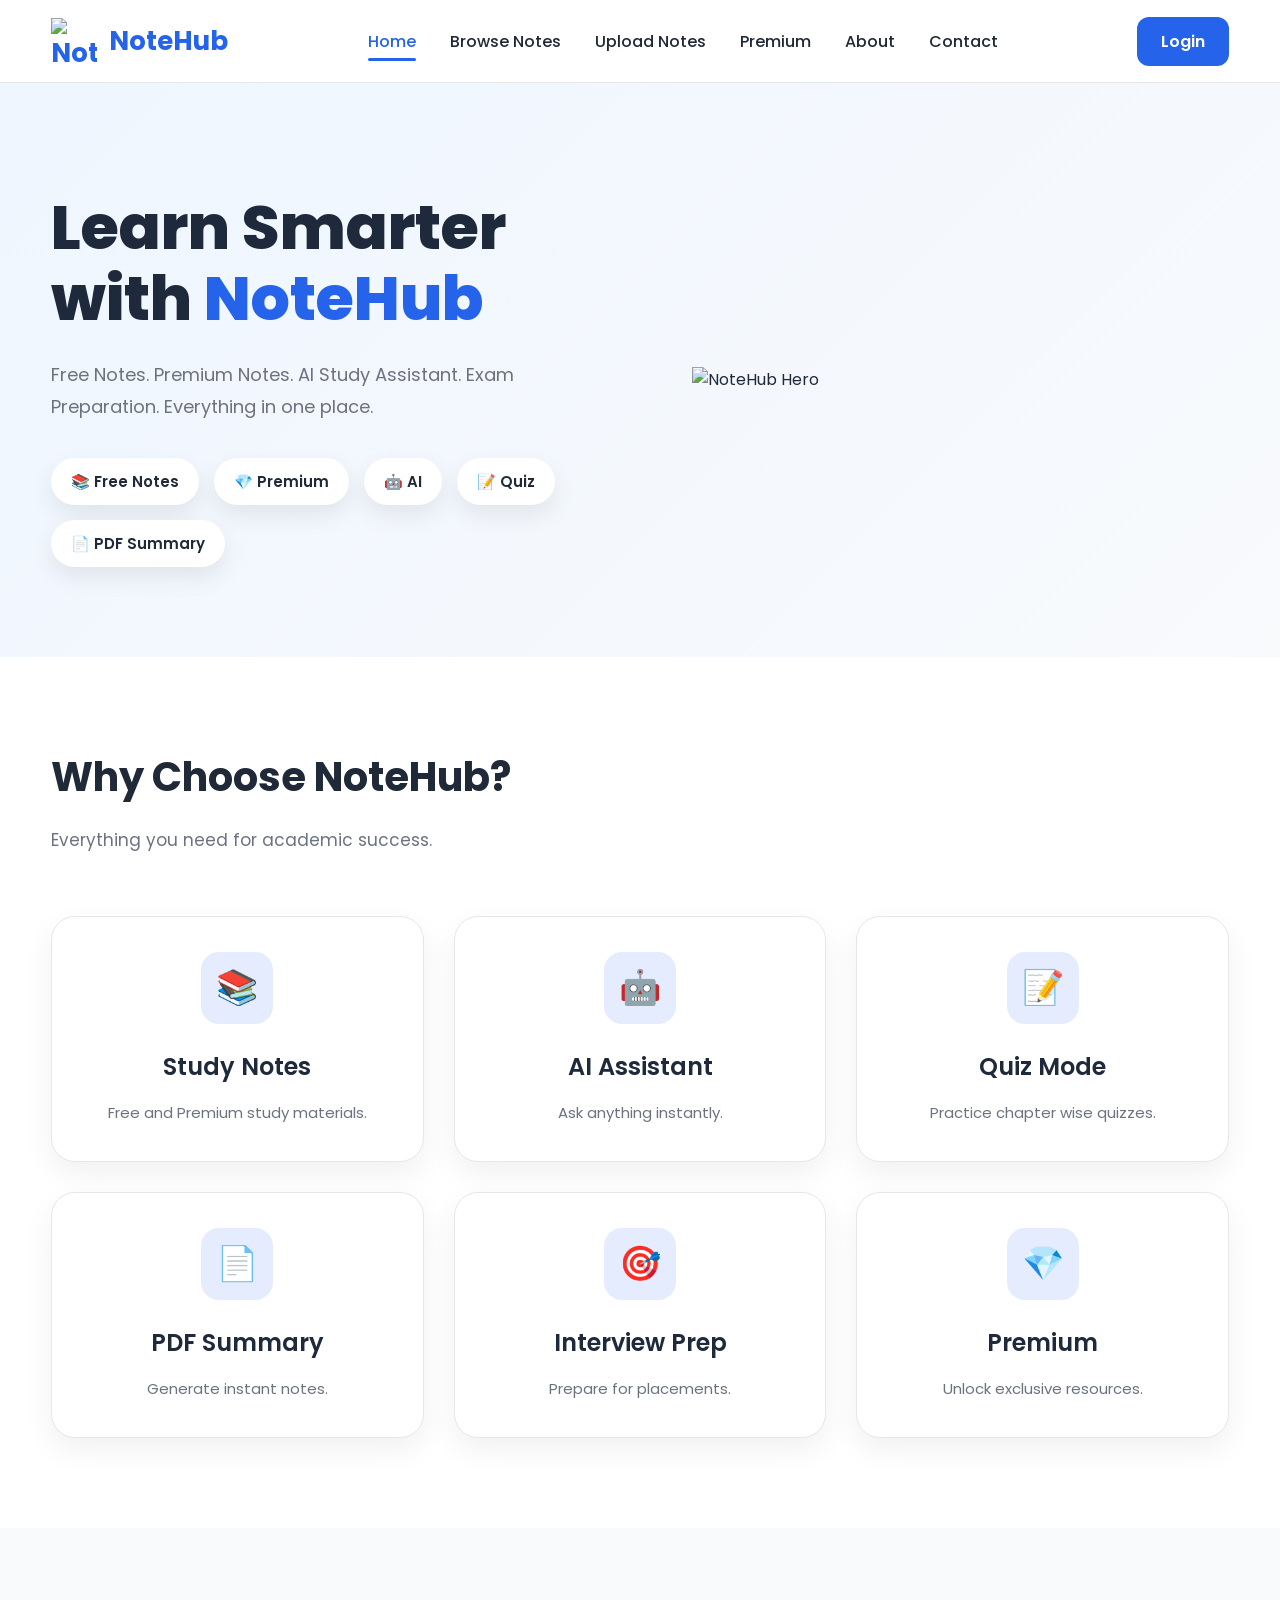
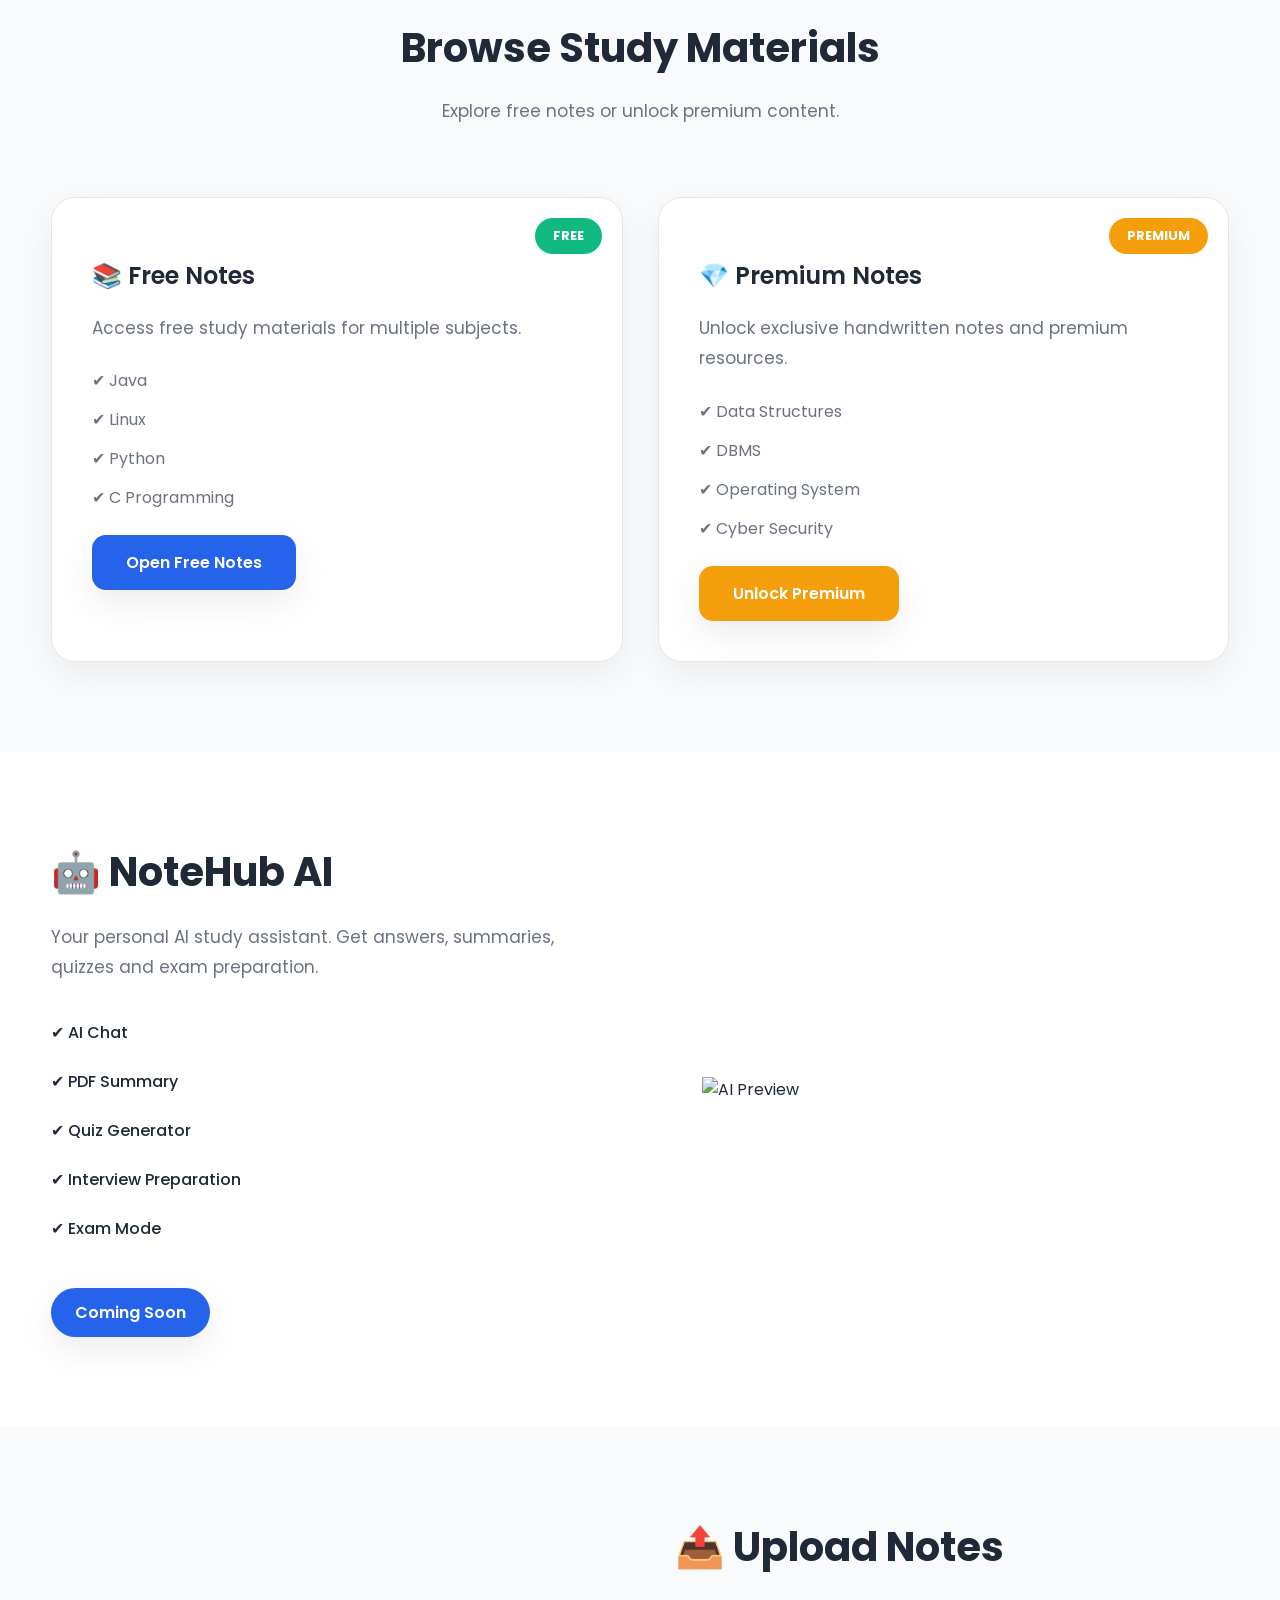
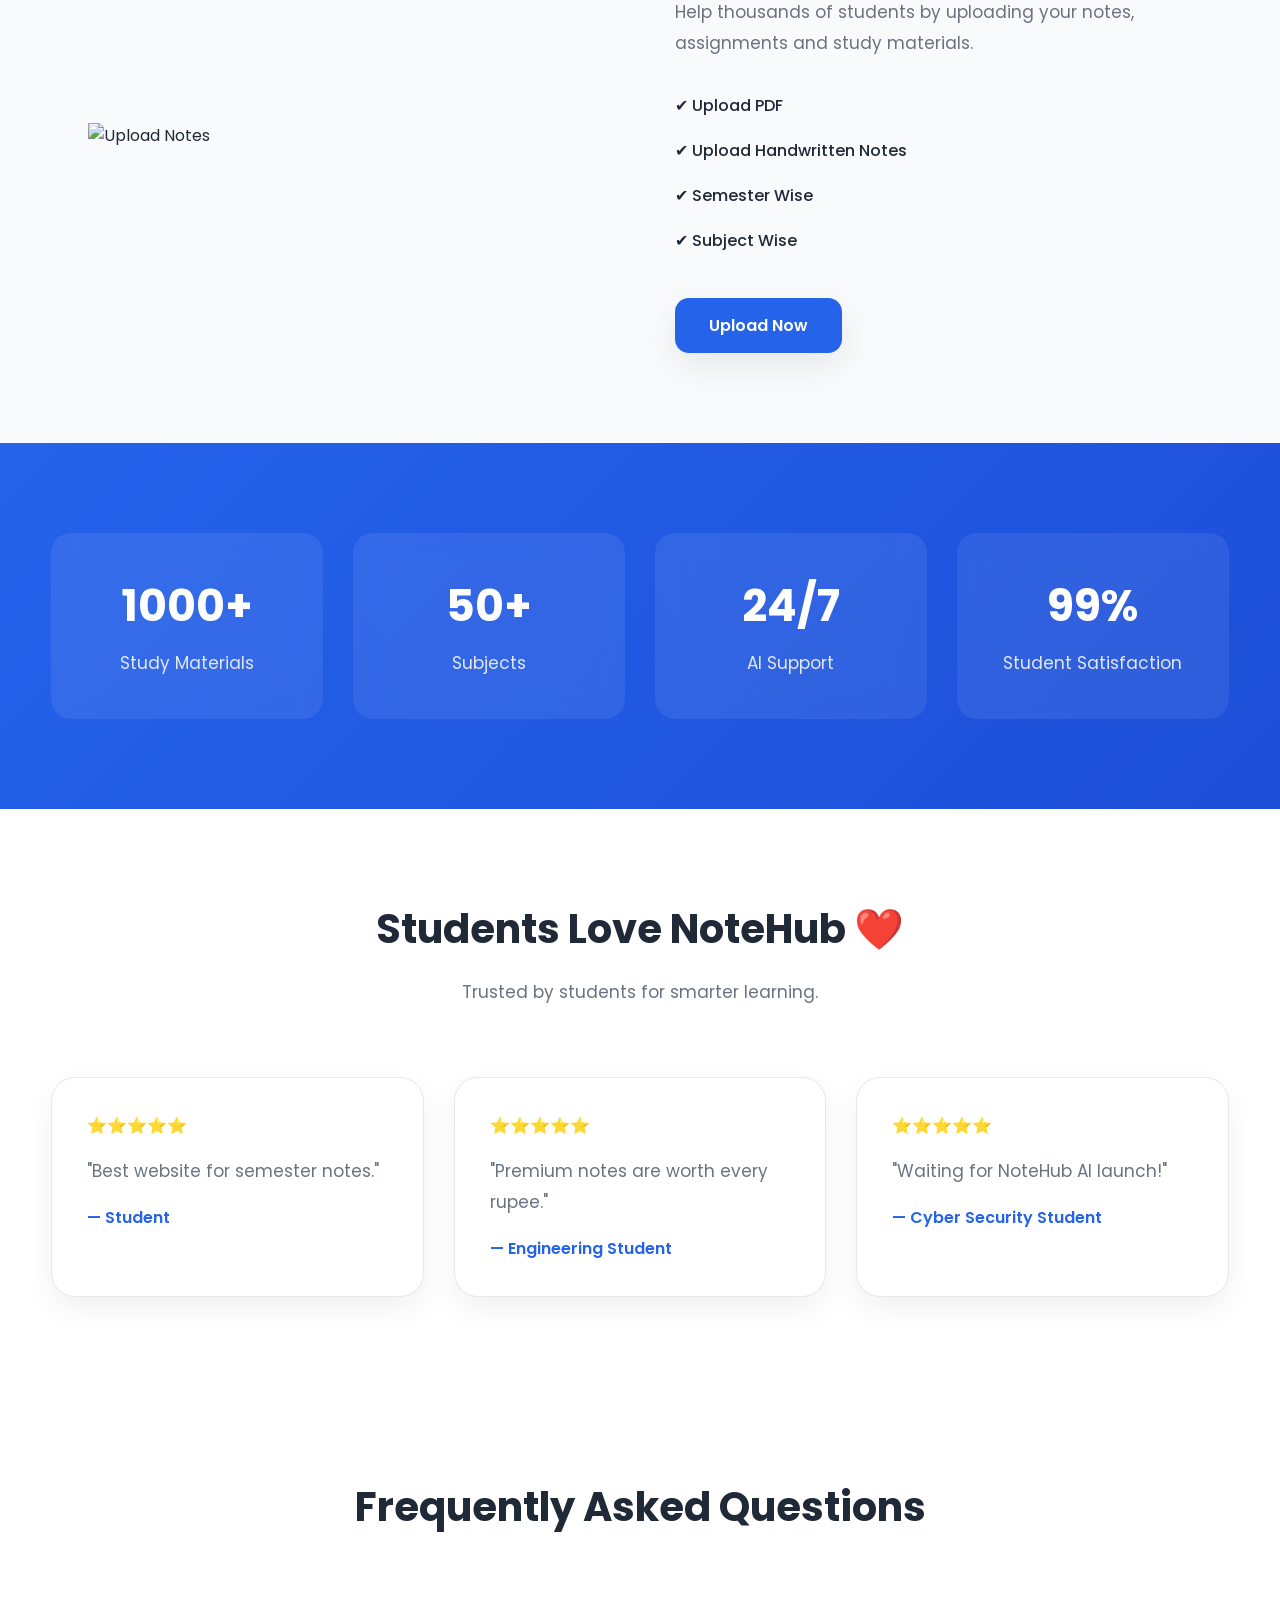
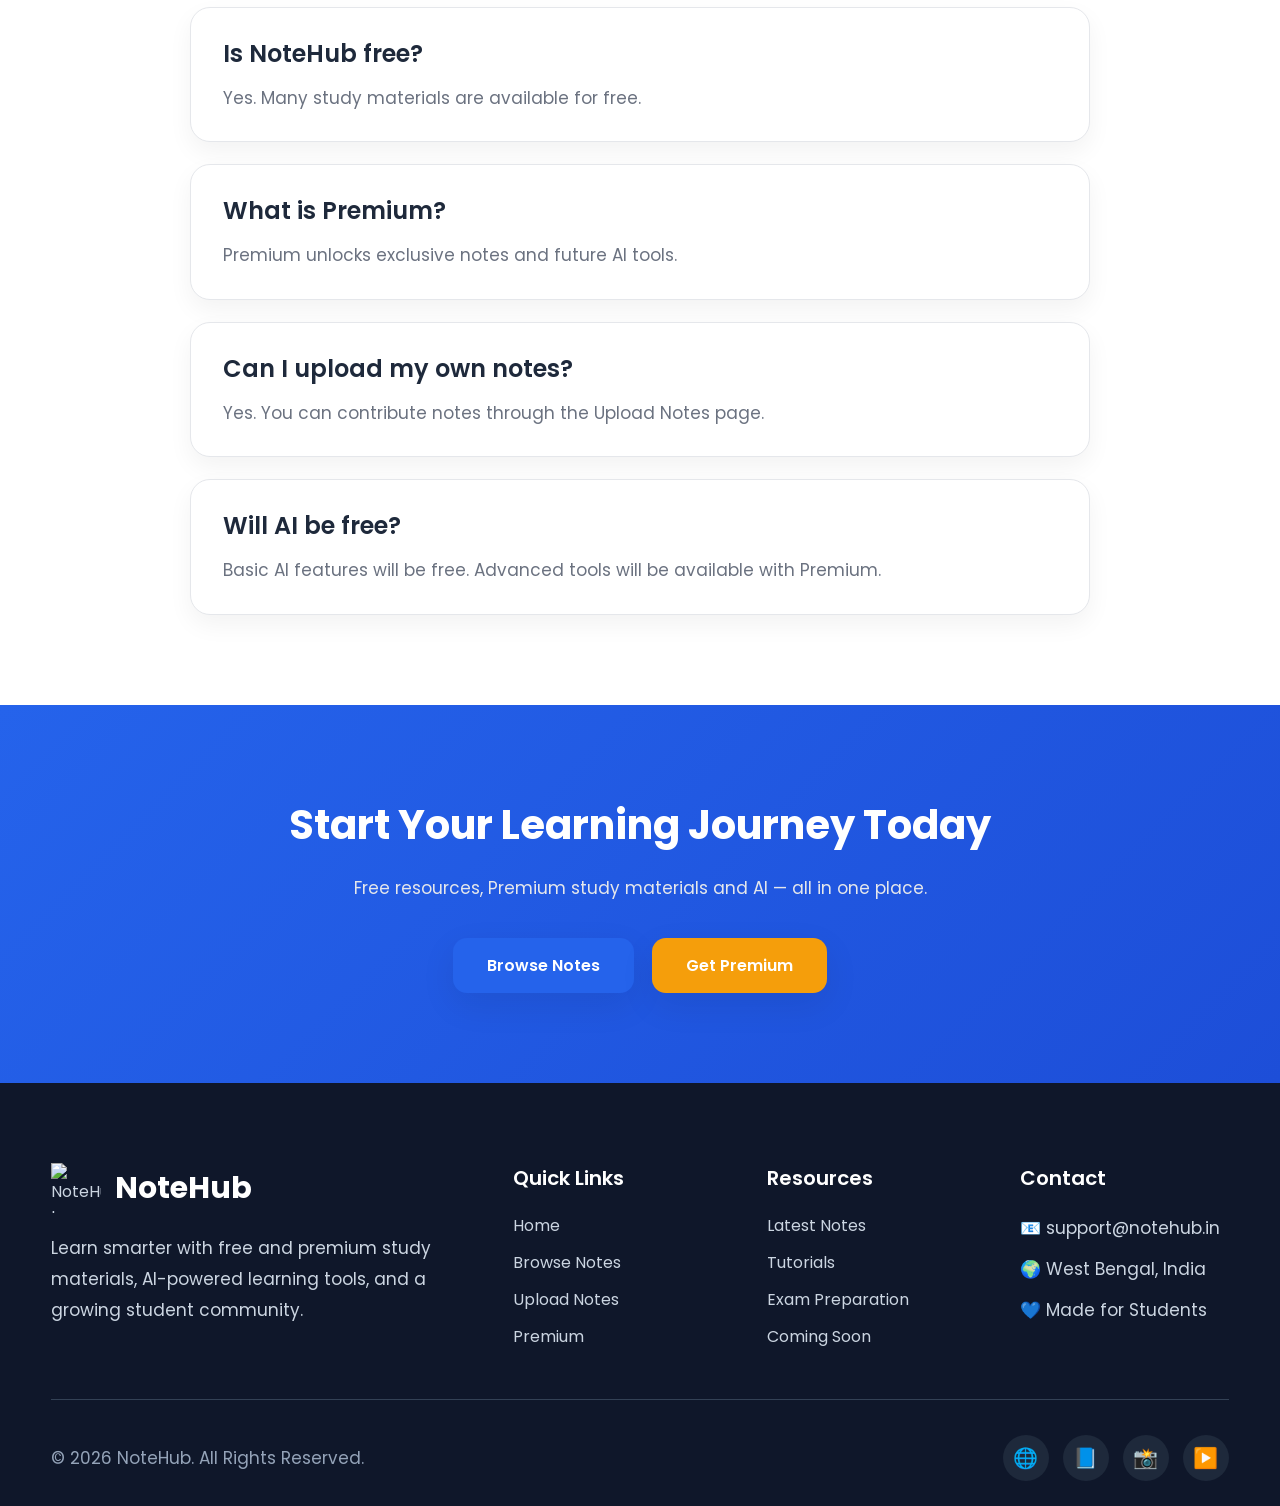
==== index.html @ de540eb8 "NoteHub Website v1" ====
<!DOCTYPE html>
<html lang="en">

<head>

<meta charset="UTF-8">

<meta name="viewport" content="width=device-width, initial-scale=1.0">

<title>NoteHub | Learn Smarter</title>

<meta name="description"
content="NoteHub - Free & Premium Study Materials with AI">

<link rel="preconnect" href="https://fonts.googleapis.com">

<link rel="preconnect" href="https://fonts.gstatic.com" crossorigin>

<link href="https://fonts.googleapis.com/css2?family=Poppins:wght@300;400;500;600;700;800&display=swap" rel="stylesheet">

<link rel="stylesheet" href="css/style.css">

<link rel="stylesheet" href="css/responsive.css">

<link rel="icon" href="assets/logo/logo.png">

</head>

<body>

<!-- ========================= -->

<!-- HEADER START -->

<!-- ========================= -->

<header class="header">

<div class="container">

<a href="index.html" class="logo">

<img src="assets/logo/logo.png" alt="NoteHub">

<span>NoteHub</span>

</a>

<nav class="navbar" id="navbar">

<ul>

<li><a href="index.html" class="active">Home</a></li>

<li><a href="browse.html">Browse Notes</a></li>

<li><a href="upload.html">Upload Notes</a></li>

<li><a href="premium.html">Premium</a></li>

<li><a href="about.html">About</a></li>

<li><a href="contact.html">Contact</a></li>

</ul>

</nav>

<div class="header-right">

<a href="login.html" class="login-btn">

Login

</a>

<button class="menu-btn" id="menuBtn">

☰

</button>

</div>

</div>

</header>

<!-- ========================= -->

<!-- HERO SECTION -->

<!-- ========================= -->

<section class="hero">

<div class="container hero-container">

<div class="hero-left">

<h1>

Learn Smarter with

<span>NoteHub</span>

</h1>

<p>

Free Notes.

Premium Notes.

AI Study Assistant.

Exam Preparation.

Everything in one place.

</p>

<div class="hero-tags">

<span>📚 Free Notes</span>

<span>💎 Premium</span>

<span>🤖 AI</span>

<span>📝 Quiz</span>

<span>📄 PDF Summary</span>

</div>

</div>

<div class="hero-right">

<img

src="assets/images/hero.png"

alt="NoteHub Hero">

</div>

</div>

</section>

<!-- ========================= -->

<!-- FEATURES -->

<!-- ========================= -->

<section class="features">

<div class="container">

<h2>

Why Choose NoteHub?

</h2>

<p>

Everything you need for academic success.

</p>

<div class="feature-grid">

<div class="feature-card">

<div class="icon">

📚

</div>

<h3>

Study Notes

</h3>

<p>

Free and Premium study materials.

</p>

</div>

<div class="feature-card">

<div class="icon">

🤖

</div>

<h3>

AI Assistant

</h3>

<p>

Ask anything instantly.

</p>

</div>

<div class="feature-card">

<div class="icon">

📝

</div>

<h3>

Quiz Mode

</h3>

<p>

Practice chapter wise quizzes.

</p>

</div>

<div class="feature-card">

<div class="icon">

📄

</div>

<h3>

PDF Summary

</h3>

<p>

Generate instant notes.

</p>

</div>

<div class="feature-card">

<div class="icon">

🎯

</div>

<h3>

Interview Prep

</h3>

<p>

Prepare for placements.

</p>

</div>

<div class="feature-card">

<div class="icon">

💎

</div>

<h3>

Premium

</h3>

<p>

Unlock exclusive resources.

</p>

</div>

</div>

</div>

</section>
<!-- ========================= -->
<!-- BROWSE NOTES -->
<!-- ========================= -->

<section class="browse-preview">

<div class="container">

<div class="section-title">

<h2>Browse Study Materials</h2>

<p>

Explore free notes or unlock premium content.

</p>

</div>

<div class="browse-grid">

<div class="browse-card free">

<div class="badge free-badge">

FREE

</div>

<h3>

📚 Free Notes

</h3>

<p>

Access free study materials for multiple subjects.

</p>

<ul>

<li>✔ Java</li>

<li>✔ Linux</li>

<li>✔ Python</li>

<li>✔ C Programming</li>

</ul>

<a href="browse.html" class="primary-btn">

Open Free Notes

</a>

</div>

<div class="browse-card premium">

<div class="badge premium-badge">

PREMIUM

</div>

<h3>

💎 Premium Notes

</h3>

<p>

Unlock exclusive handwritten notes and premium resources.

</p>

<ul>

<li>✔ Data Structures</li>

<li>✔ DBMS</li>

<li>✔ Operating System</li>

<li>✔ Cyber Security</li>

</ul>

<a href="premium.html" class="premium-btn">

Unlock Premium

</a>

</div>

</div>

</div>

</section>

<!-- ========================= -->
<!-- NOTEHUB AI -->
<!-- ========================= -->

<section class="ai-preview">

<div class="container ai-container">

<div class="ai-left">

<h2>

🤖 NoteHub AI

</h2>

<p>

Your personal AI study assistant.

Get answers, summaries,

quizzes and exam preparation.

</p>

<ul>

<li>✔ AI Chat</li>

<li>✔ PDF Summary</li>

<li>✔ Quiz Generator</li>

<li>✔ Interview Preparation</li>

<li>✔ Exam Mode</li>

</ul>

<div class="coming-soon">

Coming Soon

</div>

</div>

<div class="ai-right">

<img

src="assets/images/ai-preview.png"

alt="AI Preview">

</div>

</div>

</section>

<!-- ========================= -->
<!-- UPLOAD NOTES -->
<!-- ========================= -->

<section class="upload-preview">

<div class="container upload-container">

<div class="upload-left">

<img

src="assets/images/upload.png"

alt="Upload Notes">

</div>

<div class="upload-right">

<h2>

📤 Upload Notes

</h2>

<p>

Help thousands of students by uploading

your notes, assignments and study materials.

</p>

<ul>

<li>✔ Upload PDF</li>

<li>✔ Upload Handwritten Notes</li>

<li>✔ Semester Wise</li>

<li>✔ Subject Wise</li>

</ul>

<a href="upload.html"

class="primary-btn">

Upload Now

</a>

</div>

</div>

</section>
<!-- ========================= -->
<!-- WEBSITE STATS -->
<!-- ========================= -->

<section class="stats">

<div class="container">

<div class="stats-grid">

<div class="stat-card">

<h2>1000+</h2>

<p>Study Materials</p>

</div>

<div class="stat-card">

<h2>50+</h2>

<p>Subjects</p>

</div>

<div class="stat-card">

<h2>24/7</h2>

<p>AI Support</p>

</div>

<div class="stat-card">

<h2>99%</h2>

<p>Student Satisfaction</p>

</div>

</div>

</div>

</section>

<!-- ========================= -->
<!-- STUDENT REVIEWS -->
<!-- ========================= -->

<section class="reviews">

<div class="container">

<div class="section-title">

<h2>

Students Love NoteHub ❤️

</h2>

<p>

Trusted by students for smarter learning.

</p>

</div>

<div class="review-grid">

<div class="review-card">

⭐⭐⭐⭐⭐

<p>

"Best website for semester notes."

</p>

<h4>

— Student

</h4>

</div>

<div class="review-card">

⭐⭐⭐⭐⭐

<p>

"Premium notes are worth every rupee."

</p>

<h4>

— Engineering Student

</h4>

</div>

<div class="review-card">

⭐⭐⭐⭐⭐

<p>

"Waiting for NoteHub AI launch!"

</p>

<h4>

— Cyber Security Student

</h4>

</div>

</div>

</div>

</section>

<!-- ========================= -->
<!-- FAQ -->
<!-- ========================= -->

<section class="faq">

<div class="container">

<div class="section-title">

<h2>

Frequently Asked Questions

</h2>

</div>

<div class="faq-box">

<div class="faq-item">

<h3>

Is NoteHub free?

</h3>

<p>

Yes. Many study materials are available for free.

</p>

</div>

<div class="faq-item">

<h3>

What is Premium?

</h3>

<p>

Premium unlocks exclusive notes and future AI tools.

</p>

</div>

<div class="faq-item">

<h3>

Can I upload my own notes?

</h3>

<p>

Yes. You can contribute notes through the Upload Notes page.

</p>

</div>

<div class="faq-item">

<h3>

Will AI be free?

</h3>

<p>

Basic AI features will be free. Advanced tools will be available with Premium.

</p>

</div>

</div>

</div>

</section>

<!-- ========================= -->
<!-- CALL TO ACTION -->
<!-- ========================= -->

<section class="cta">

<div class="container">

<h2>

Start Your Learning Journey Today

</h2>

<p>

Free resources, Premium study materials and AI — all in one place.

</p>

<div class="cta-buttons">

<a href="browse.html" class="primary-btn">

Browse Notes

</a>

<a href="premium.html" class="premium-btn">

Get Premium

</a>

</div>

</div>

</section>
<!-- ========================= -->
<!-- FOOTER -->
<!-- ========================= -->

<footer class="footer">

<div class="container">

<div class="footer-grid">

<!-- Brand -->

<div class="footer-column">

<div class="footer-logo">

<img src="assets/logo/logo.png" alt="NoteHub Logo">

<h2>NoteHub</h2>

</div>

<p>

Learn smarter with free and premium study materials,
AI-powered learning tools, and a growing student community.

</p>

</div>

<!-- Quick Links -->

<div class="footer-column">

<h3>Quick Links</h3>

<ul>

<li><a href="index.html">Home</a></li>

<li><a href="browse.html">Browse Notes</a></li>

<li><a href="upload.html">Upload Notes</a></li>

<li><a href="premium.html">Premium</a></li>

</ul>

</div>

<!-- Resources -->

<div class="footer-column">

<h3>Resources</h3>

<ul>

<li><a href="#">Latest Notes</a></li>

<li><a href="#">Tutorials</a></li>

<li><a href="#">Exam Preparation</a></li>

<li><a href="#">Coming Soon</a></li>

</ul>

</div>

<!-- Contact -->

<div class="footer-column">

<h3>Contact</h3>

<p>📧 support@notehub.in</p>

<p>🌍 West Bengal, India</p>

<p>💙 Made for Students</p>

</div>

</div>

<hr>

<div class="footer-bottom">

<p>

© 2026 NoteHub. All Rights Reserved.

</p>

<div class="social-links">

<a href="#">🌐</a>

<a href="#">📘</a>

<a href="#">📸</a>

<a href="#">▶️</a>

</div>

</div>

</div>

</footer>
<!-- ========================= -->
<!-- LOADER -->
<!-- ========================= -->

<div class="loader">

    <div class="loader-circle"></div>

</div>

<!-- ========================= -->
<!-- SCROLL TO TOP -->
<!-- ========================= -->

<button id="scrollTop" title="Back to Top">

    ↑

</button>

<!-- ========================= -->
<!-- JAVASCRIPT -->
<!-- ========================= -->

<script src="js/main.js"></script>

</body>

</html>
---- css/style.css ----
/* ===================================================
   NOTEHUB v1.0
   STYLE.CSS
   PART 1/8
=================================================== */

/* Google Font */

@import url('https://fonts.googleapis.com/css2?family=Poppins:wght@300;400;500;600;700;800&display=swap');

/* Reset */

*{

margin:0;

padding:0;

box-sizing:border-box;

}

/* Root Colors */

:root{

--primary:#2563EB;

--primary-dark:#1D4ED8;

--secondary:#1E293B;

--background:#F8FAFC;

--surface:#FFFFFF;

--text:#1F2937;

--text-light:#6B7280;

--premium:#F59E0B;

--success:#10B981;

--danger:#EF4444;

--border:#E5E7EB;

--radius:18px;

--shadow:

0 12px 35px rgba(0,0,0,.08);

}

/* Base */

html{

scroll-behavior:smooth;

}

body{

font-family:'Poppins',sans-serif;

background:var(--background);

color:var(--text);

overflow-x:hidden;

}

/* Links */

a{

text-decoration:none;

color:inherit;

}

/* Image */

img{

max-width:100%;

display:block;

}

/* List */

ul{

list-style:none;

}

/* Container */

.container{

width:92%;

max-width:1300px;

margin:auto;

}

/* Section */

section{

padding:90px 0;

}

/* Headings */

h1{

font-size:58px;

font-weight:800;

line-height:1.15;

}

h2{

font-size:40px;

font-weight:700;

margin-bottom:18px;

}

h3{

font-size:24px;

font-weight:600;

margin-bottom:12px;

}

p{

font-size:17px;

line-height:1.8;

color:var(--text-light);

}

/* Buttons */

.primary-btn{

display:inline-flex;

align-items:center;

justify-content:center;

padding:15px 34px;

background:var(--primary);

color:#fff;

border-radius:14px;

font-weight:600;

transition:.35s;

box-shadow:var(--shadow);

}

.primary-btn:hover{

background:var(--primary-dark);

transform:translateY(-4px);

}

.premium-btn{

display:inline-flex;

align-items:center;

justify-content:center;

padding:15px 34px;

background:var(--premium);

color:#fff;

border-radius:14px;

font-weight:600;

transition:.35s;

box-shadow:var(--shadow);

}

.premium-btn:hover{

transform:translateY(-4px);

}

/* Section Title */

.section-title{

text-align:center;

margin-bottom:70px;

}

.section-title p{

max-width:650px;

margin:auto;

}
/* ===================================================
   HEADER
=================================================== */

.header{

position:fixed;

top:0;

left:0;

width:100%;

background:#ffffffee;

backdrop-filter:blur(14px);

border-bottom:1px solid var(--border);

z-index:9999;

transition:.35s;

}

.header .container{

height:82px;

display:flex;

align-items:center;

justify-content:space-between;

}

/* Logo */

.logo{

display:flex;

align-items:center;

gap:12px;

font-size:26px;

font-weight:700;

color:var(--primary);

}

.logo img{

width:46px;

height:46px;

object-fit:contain;

}

/* Navigation */

.navbar ul{

display:flex;

align-items:center;

gap:34px;

}

.navbar a{

position:relative;

font-size:16px;

font-weight:500;

color:var(--text);

transition:.3s;

}

.navbar a:hover{

color:var(--primary);

}

.navbar a.active{

color:var(--primary);

}

.navbar a.active::after,

.navbar a:hover::after{

content:"";

position:absolute;

left:0;

bottom:-8px;

width:100%;

height:3px;

border-radius:20px;

background:var(--primary);

}

/* Header Right */

.header-right{

display:flex;

align-items:center;

gap:16px;

}

/* Login Button */

.login-btn{

padding:12px 24px;

border-radius:12px;

background:var(--primary);

color:#fff;

font-weight:600;

transition:.35s;

}

.login-btn:hover{

background:var(--primary-dark);

transform:translateY(-2px);

}

/* Mobile Menu */

.menu-btn{

display:none;

width:48px;

height:48px;

border:none;

border-radius:12px;

background:var(--primary);

color:#fff;

font-size:24px;

cursor:pointer;

transition:.3s;

}

.menu-btn:hover{

background:var(--primary-dark);

}

/* Sticky Space */

body{

padding-top:82px;

}
/* ===================================================
   HERO SECTION
=================================================== */

.hero{

background:linear-gradient(135deg,#EFF6FF 0%,#F8FAFC 100%);

padding:110px 0 90px;

overflow:hidden;

}

.hero-container{

display:grid;

grid-template-columns:1fr 1fr;

align-items:center;

gap:70px;

}

/* Left */

.hero-left h1{

font-size:62px;

font-weight:800;

line-height:1.15;

margin-bottom:24px;

color:var(--secondary);

}

.hero-left h1 span{

color:var(--primary);

}

.hero-left p{

font-size:18px;

max-width:620px;

margin-bottom:35px;

}

/* Tags */

.hero-tags{

display:flex;

flex-wrap:wrap;

gap:15px;

margin-top:20px;

}

.hero-tags span{

padding:12px 20px;

background:#fff;

border-radius:40px;

font-size:15px;

font-weight:600;

box-shadow:0 10px 25px rgba(0,0,0,.08);

transition:.3s;

cursor:default;

}

.hero-tags span:hover{

transform:translateY(-5px);

}

/* Right */

.hero-right{

display:flex;

justify-content:center;

align-items:center;

}

.hero-right img{

width:100%;

max-width:520px;

animation:heroFloat 5s ease-in-out infinite;

}

/* Floating Animation */

@keyframes heroFloat{

0%{

transform:translateY(0px);

}

50%{

transform:translateY(-15px);

}

100%{

transform:translateY(0px);

}

}
/* ===================================================
   FEATURES SECTION
=================================================== */

.features{

background:#ffffff;

}

.feature-grid{

display:grid;

grid-template-columns:repeat(3,1fr);

gap:30px;

margin-top:60px;

}

.feature-card{

background:#fff;

padding:35px;

border-radius:24px;

border:1px solid var(--border);

box-shadow:0 12px 30px rgba(0,0,0,.06);

transition:.35s;

text-align:center;

}

.feature-card:hover{

transform:translateY(-10px);

box-shadow:0 20px 40px rgba(37,99,235,.15);

}

.feature-card .icon{

width:72px;

height:72px;

margin:auto;

margin-bottom:25px;

border-radius:18px;

background:rgba(37,99,235,.12);

display:flex;

align-items:center;

justify-content:center;

font-size:34px;

}

.feature-card h3{

margin-bottom:15px;

color:var(--secondary);

}

.feature-card p{

font-size:15px;

}

/* ===================================================
   BROWSE PREVIEW
=================================================== */

.browse-preview{

background:#F8FAFC;

}

.browse-grid{

display:grid;

grid-template-columns:repeat(2,1fr);

gap:35px;

margin-top:60px;

}

.browse-card{

background:#fff;

padding:40px;

border-radius:24px;

box-shadow:0 12px 35px rgba(0,0,0,.06);

border:1px solid var(--border);

transition:.35s;

position:relative;

overflow:hidden;

}

.browse-card:hover{

transform:translateY(-10px);

}

.badge{

position:absolute;

top:20px;

right:20px;

padding:8px 18px;

border-radius:30px;

font-size:13px;

font-weight:700;

color:#fff;

}

.free-badge{

background:var(--success);

}

.premium-badge{

background:var(--premium);

}

.browse-card h3{

margin-top:20px;

margin-bottom:20px;

}

.browse-card ul{

margin:25px 0;

}

.browse-card li{

margin-bottom:14px;

color:var(--text-light);

}
/* ===================================================
   AI PREVIEW SECTION
=================================================== */

.ai-preview{

background:#ffffff;

}

.ai-container{

display:grid;

grid-template-columns:1fr 1fr;

gap:70px;

align-items:center;

}

.ai-left h2{

margin-bottom:20px;

}

.ai-left p{

margin-bottom:25px;

max-width:600px;

}

.ai-left ul{

margin-bottom:35px;

}

.ai-left li{

padding:12px 0;

font-size:16px;

color:var(--text);

font-weight:500;

}

.coming-soon{

display:inline-block;

padding:12px 24px;

background:var(--primary);

color:#fff;

border-radius:40px;

font-weight:600;

box-shadow:var(--shadow);

}

.ai-right{

display:flex;

justify-content:center;

}

.ai-right img{

width:100%;

max-width:500px;

animation:heroFloat 5s ease-in-out infinite;

}


/* ===================================================
   UPLOAD NOTES SECTION
=================================================== */

.upload-preview{

background:#F8FAFC;

}

.upload-container{

display:grid;

grid-template-columns:1fr 1fr;

gap:70px;

align-items:center;

}

.upload-left{

display:flex;

justify-content:center;

}

.upload-left img{

width:100%;

max-width:480px;

}

.upload-right h2{

margin-bottom:20px;

}

.upload-right p{

margin-bottom:25px;

}

.upload-right ul{

margin-bottom:35px;

}

.upload-right li{

padding:10px 0;

font-weight:500;

color:var(--text);

}


/* ===================================================
   STATS
=================================================== */

.stats{

background:linear-gradient(135deg,var(--primary),var(--primary-dark));

color:#fff;

}

.stats-grid{

display:grid;

grid-template-columns:repeat(4,1fr);

gap:30px;

}

.stat-card{

text-align:center;

padding:40px;

border-radius:20px;

background:rgba(255,255,255,.08);

backdrop-filter:blur(12px);

transition:.35s;

}

.stat-card:hover{

transform:translateY(-8px);

background:rgba(255,255,255,.12);

}

.stat-card h2{

font-size:44px;

color:#fff;

margin-bottom:10px;

}

.stat-card p{

color:#E2E8F0;

}


/* ===================================================
   REVIEWS
=================================================== */

.reviews{

background:#ffffff;

}

.review-grid{

display:grid;

grid-template-columns:repeat(3,1fr);

gap:30px;

margin-top:60px;

}

.review-card{

padding:35px;

background:#fff;

border-radius:24px;

border:1px solid var(--border);

box-shadow:0 12px 30px rgba(0,0,0,.06);

transition:.35s;

}

.review-card:hover{

transform:translateY(-8px);

}

.review-card p{

margin:18px 0;

}

.review-card h4{

color:var(--primary);

font-weight:600;

}


/* ===================================================
   LATEST NOTES (Future Ready)
=================================================== */

.latest-notes{

background:#F8FAFC;

}

.notes-grid{

display:grid;

grid-template-columns:repeat(4,1fr);

gap:25px;

margin-top:50px;

}

.note-card{

background:#fff;

padding:28px;

border-radius:20px;

box-shadow:0 10px 25px rgba(0,0,0,.06);

transition:.3s;

}

.note-card:hover{

transform:translateY(-8px);

}

.note-card h3{

font-size:20px;

margin-bottom:10px;

}

.note-card span{

display:inline-block;

margin-top:12px;

padding:8px 16px;

background:#EFF6FF;

color:var(--primary);

border-radius:20px;

font-size:13px;

font-weight:600;

}
/* ===================================================
   FAQ SECTION
=================================================== */

.faq{

background:#ffffff;

}

.faq-box{

max-width:900px;

margin:60px auto 0;

display:flex;

flex-direction:column;

gap:22px;

}

.faq-item{

background:#fff;

padding:28px 32px;

border-radius:20px;

border:1px solid var(--border);

box-shadow:0 10px 25px rgba(0,0,0,.05);

transition:.3s;

}

.faq-item:hover{

transform:translateY(-5px);

box-shadow:0 18px 35px rgba(37,99,235,.10);

}

.faq-item h3{

margin-bottom:12px;

color:var(--secondary);

}

.faq-item p{

margin:0;

}


/* ===================================================
   CALL TO ACTION
=================================================== */

.cta{

background:linear-gradient(135deg,#2563EB,#1D4ED8);

color:#fff;

text-align:center;

}

.cta h2{

color:#fff;

margin-bottom:18px;

}

.cta p{

color:#E5E7EB;

max-width:700px;

margin:0 auto 35px;

}

.cta-buttons{

display:flex;

justify-content:center;

gap:18px;

flex-wrap:wrap;

}


/* ===================================================
   FOOTER
=================================================== */

.footer{

background:#0F172A;

color:#CBD5E1;

padding:80px 0 25px;

}

.footer-grid{

display:grid;

grid-template-columns:2fr 1fr 1fr 1fr;

gap:45px;

margin-bottom:50px;

}

.footer-logo{

display:flex;

align-items:center;

gap:14px;

margin-bottom:20px;

}

.footer-logo img{

width:50px;

height:50px;

}

.footer-logo h2{

color:#fff;

font-size:30px;

margin:0;

}

.footer-column h3{

color:#fff;

margin-bottom:20px;

font-size:20px;

}

.footer-column ul{

display:flex;

flex-direction:column;

gap:12px;

}

.footer-column a{

color:#CBD5E1;

transition:.3s;

}

.footer-column a:hover{

color:#fff;

padding-left:6px;

}

.footer-column p{

color:#CBD5E1;

margin-bottom:10px;

}

.footer hr{

border:none;

height:1px;

background:#334155;

margin:35px 0;

}

.footer-bottom{

display:flex;

justify-content:space-between;

align-items:center;

gap:20px;

flex-wrap:wrap;

}

.footer-bottom p{

margin:0;

color:#94A3B8;

}


/* ===================================================
   SOCIAL LINKS
=================================================== */

.social-links{

display:flex;

gap:14px;

}

.social-links a{

width:46px;

height:46px;

border-radius:50%;

display:flex;

align-items:center;

justify-content:center;

background:#1E293B;

font-size:20px;

transition:.3s;

}

.social-links a:hover{

background:var(--primary);

transform:translateY(-5px);

}
/* ===================================================
   GLOBAL ANIMATIONS
=================================================== */

.fade-up{

opacity:0;

transform:translateY(40px);

transition:all .7s ease;

}

.fade-up.show{

opacity:1;

transform:translateY(0);

}

.fade-left{

opacity:0;

transform:translateX(-40px);

transition:all .7s ease;

}

.fade-left.show{

opacity:1;

transform:translateX(0);

}

.fade-right{

opacity:0;

transform:translateX(40px);

transition:all .7s ease;

}

.fade-right.show{

opacity:1;

transform:translateX(0);

}

/* ===================================================
   CARD HOVER EFFECTS
=================================================== */

.feature-card,
.browse-card,
.review-card,
.note-card,
.stat-card,
.faq-item{

transition:

transform .35s ease,

box-shadow .35s ease,

border-color .35s ease;

}

.feature-card:hover,
.browse-card:hover,
.review-card:hover,
.note-card:hover,
.faq-item:hover{

border-color:rgba(37,99,235,.25);

box-shadow:

0 20px 40px rgba(37,99,235,.12);

}

/* ===================================================
   GLASS COMPONENT
=================================================== */

.glass{

background:rgba(255,255,255,.55);

backdrop-filter:blur(14px);

-webkit-backdrop-filter:blur(14px);

border:1px solid rgba(255,255,255,.35);

border-radius:22px;

}

/* ===================================================
   COMMON UTILITIES
=================================================== */

.text-center{

text-align:center;

}

.text-left{

text-align:left;

}

.mt-1{

margin-top:10px;

}

.mt-2{

margin-top:20px;

}

.mt-3{

margin-top:30px;

}

.mt-4{

margin-top:40px;

}

.mt-5{

margin-top:50px;

}

.mb-1{

margin-bottom:10px;

}

.mb-2{

margin-bottom:20px;

}

.mb-3{

margin-bottom:30px;

}

.mb-4{

margin-bottom:40px;

}

.mb-5{

margin-bottom:50px;

}

/* ===================================================
   SECTION SPACING
=================================================== */

.section-space{

padding:100px 0;

}

.small-space{

padding:70px 0;

}

/* ===================================================
   IMAGE EFFECTS
=================================================== */

.rounded{

border-radius:24px;

}

.shadow{

box-shadow:

0 15px 35px rgba(0,0,0,.08);

}

.zoom{

overflow:hidden;

border-radius:24px;

}

.zoom img{

transition:transform .5s ease;

}

.zoom:hover img{

transform:scale(1.08);

}

/* ===================================================
   SCROLLBAR
=================================================== */

::-webkit-scrollbar{

width:10px;

}

::-webkit-scrollbar-track{

background:#F1F5F9;

}

::-webkit-scrollbar-thumb{

background:#2563EB;

border-radius:20px;

}

::-webkit-scrollbar-thumb:hover{

background:#1D4ED8;

}

/* ===================================================
   SELECTION
=================================================== */

::selection{

background:#2563EB;

color:#fff;

}
/* ===================================================
   DARK MODE (Future Ready)
=================================================== */

body.dark{

--background:#0F172A;

--surface:#1E293B;

--text:#F8FAFC;

--text-light:#CBD5E1;

--border:#334155;

background:var(--background);

color:var(--text);

}

body.dark .header{

background:rgba(15,23,42,.92);

}

body.dark .feature-card,
body.dark .browse-card,
body.dark .review-card,
body.dark .note-card,
body.dark .faq-item{

background:var(--surface);

border-color:var(--border);

}

body.dark .footer{

background:#020617;

}

/* ===================================================
   LOADER
=================================================== */

.loader{

position:fixed;

inset:0;

background:#ffffff;

display:flex;

justify-content:center;

align-items:center;

z-index:99999;

transition:.5s;

}

.loader.hide{

opacity:0;

visibility:hidden;

}

.loader-circle{

width:70px;

height:70px;

border:6px solid #E2E8F0;

border-top:6px solid var(--primary);

border-radius:50%;

animation:spin 1s linear infinite;

}

@keyframes spin{

100%{

transform:rotate(360deg);

}

}

/* ===================================================
   SCROLL TO TOP BUTTON
=================================================== */

#scrollTop{

position:fixed;

right:25px;

bottom:25px;

width:52px;

height:52px;

border:none;

border-radius:50%;

background:var(--primary);

color:#fff;

font-size:20px;

cursor:pointer;

display:none;

box-shadow:var(--shadow);

transition:.3s;

z-index:999;

}

#scrollTop:hover{

background:var(--primary-dark);

transform:translateY(-5px);

}

/* ===================================================
   HELPER CLASSES
=================================================== */

.hidden{

display:none !important;

}

.flex{

display:flex;

}

.grid{

display:grid;

}

.center{

display:flex;

align-items:center;

justify-content:center;

}

.w-100{

width:100%;

}

.radius{

border-radius:var(--radius);

}

.shadow-lg{

box-shadow:0 25px 60px rgba(0,0,0,.12);

}
/* Upload Modal */

.upload-modal{

position:fixed;

top:0;

left:0;

width:100%;

height:100%;

background:rgba(0,0,0,.65);

display:none;

justify-content:center;

align-items:center;

z-index:99999;

}

.upload-modal.active{

display:flex;

}

.upload-modal-content{

width:95%;

max-width:900px;

height:85vh;

background:#fff;

border-radius:20px;

overflow:hidden;

position:relative;

}

.close-modal{

position:absolute;

top:15px;

right:15px;

width:42px;

height:42px;

border:none;

border-radius:50%;

background:#2563EB;

color:#fff;

font-size:18px;

cursor:pointer;

z-index:2;

}
/* ===================================================
   END OF STYLE.CSS
=================================================== */
---- css/responsive.css ----
/* ===================================================
   NOTEHUB v1.0
   RESPONSIVE.CSS
   PART 1/3
=================================================== */

/* ==========================================
   LARGE TABLET (1200px)
========================================== */

@media(max-width:1200px){

.container{

width:94%;

}

.hero-container,
.ai-container,
.upload-container{

grid-template-columns:1fr;

text-align:center;

}

.hero-left p{

margin:auto auto 35px;

}

.hero-tags{

justify-content:center;

}

.hero-right{

margin-top:40px;

}

.ai-left{

order:2;

}

.ai-right{

order:1;

}

.upload-left{

margin-bottom:40px;

}

}

/* ==========================================
   TABLET (992px)
========================================== */

@media(max-width:992px){

h1{

font-size:48px;

}

h2{

font-size:34px;

}

.feature-grid{

grid-template-columns:repeat(2,1fr);

}

.browse-grid{

grid-template-columns:1fr;

}

.review-grid{

grid-template-columns:1fr;

}

.stats-grid{

grid-template-columns:repeat(2,1fr);

}

.notes-grid{

grid-template-columns:repeat(2,1fr);

}

.footer-grid{

grid-template-columns:1fr 1fr;

gap:35px;

}

}
/* ==========================================
   MOBILE (768px)
========================================== */

@media(max-width:768px){

section{

padding:70px 0;

}

h1{

font-size:38px;

line-height:1.2;

}

h2{

font-size:30px;

}

p{

font-size:16px;

}

/* Header */

.header .container{

height:74px;

}

.logo span{

font-size:22px;

}

/* Navigation */

.navbar{

position:fixed;

top:74px;

left:-100%;

width:100%;

height:calc(100vh - 74px);

background:#fff;

transition:.35s;

padding-top:40px;

}

.navbar.active{

left:0;

}

.navbar ul{

flex-direction:column;

gap:28px;

}

.menu-btn{

display:flex;

align-items:center;

justify-content:center;

}

.login-btn{

display:none;

}

/* Hero */

.hero{

padding:80px 0 60px;

}

.hero-container{

gap:45px;

}

.hero-tags{

justify-content:center;

}

.hero-tags span{

font-size:14px;

padding:10px 16px;

}

/* Cards */

.feature-grid,

.stats-grid,

.notes-grid{

grid-template-columns:1fr;

}

.feature-card,

.review-card,

.note-card,

.browse-card{

padding:28px;

}

/* Footer */

.footer-grid{

grid-template-columns:1fr;

text-align:center;

}

.footer-logo{

justify-content:center;

}

.footer-bottom{

flex-direction:column;

text-align:center;

}

.social-links{

justify-content:center;

}

}
/* ==========================================
   SMALL MOBILE (480px)
========================================== */

@media(max-width:480px){

.container{

width:94%;

}

/* Typography */

h1{

font-size:30px;

}

h2{

font-size:25px;

}

h3{

font-size:20px;

}

p{

font-size:15px;

line-height:1.7;

}

/* Logo */

.logo img{

width:40px;

height:40px;

}

.logo span{

font-size:20px;

}

/* Buttons */

.primary-btn,
.premium-btn{

width:100%;

padding:15px;

font-size:16px;

}

.cta-buttons{

flex-direction:column;

}

/* Hero */

.hero{

padding-top:60px;

}

.hero-tags{

gap:10px;

}

.hero-tags span{

font-size:13px;

padding:8px 14px;

}

/* Cards */

.feature-card,
.browse-card,
.review-card,
.note-card,
.stat-card,
.faq-item{

padding:22px;

border-radius:18px;

}

/* Stats */

.stat-card h2{

font-size:34px;

}

/* Footer */

.footer{

padding:60px 0 20px;

}

.footer-logo h2{

font-size:24px;

}

.footer-column h3{

font-size:18px;

}

.social-links{

gap:10px;

}

.social-links a{

width:42px;

height:42px;

font-size:18px;

}

/* Scroll Button */

#scrollTop{

width:46px;

height:46px;

right:18px;

bottom:18px;

}

}

/* ==========================================
   EXTRA SMALL DEVICES
========================================== */

@media(max-width:360px){

h1{

font-size:26px;

}

.hero-tags{

flex-direction:column;

align-items:center;

}

.hero-tags span{

width:100%;

text-align:center;

}

}

/* ==========================================
   END OF RESPONSIVE.CSS
========================================== */
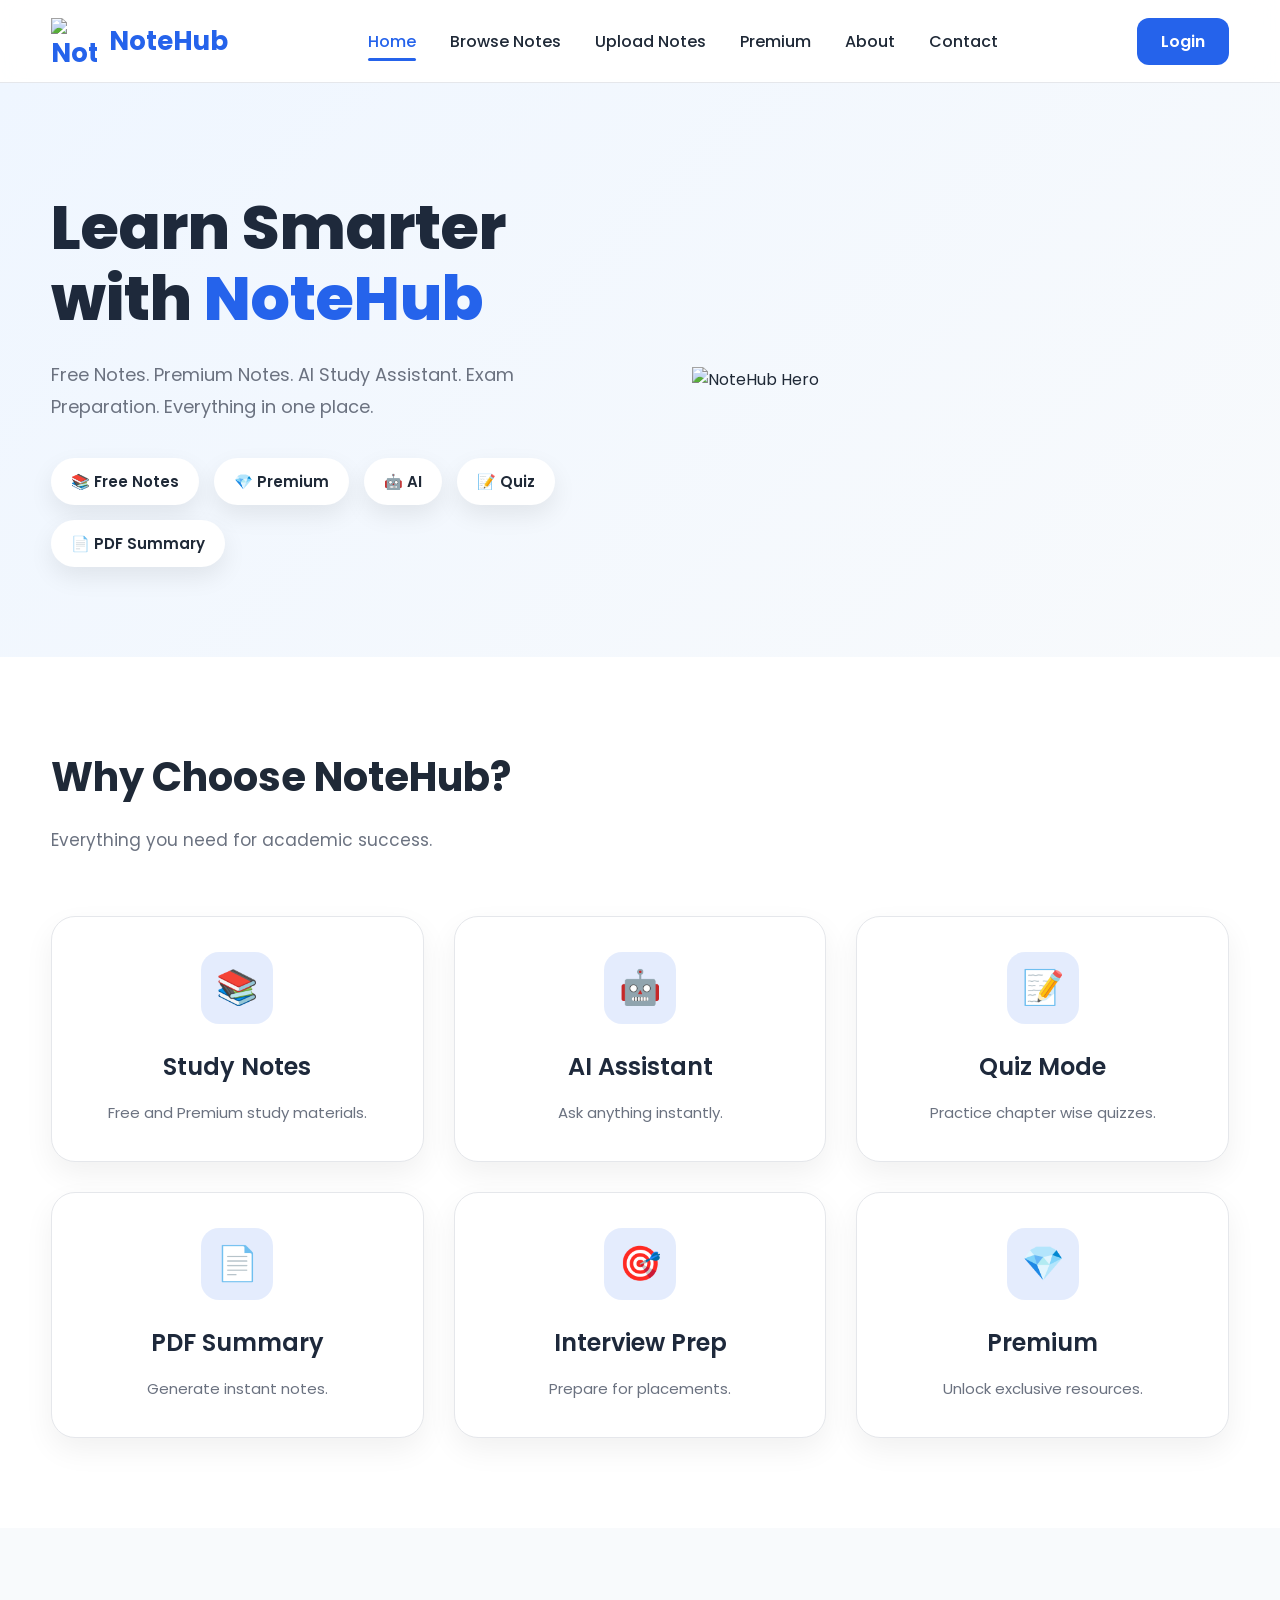
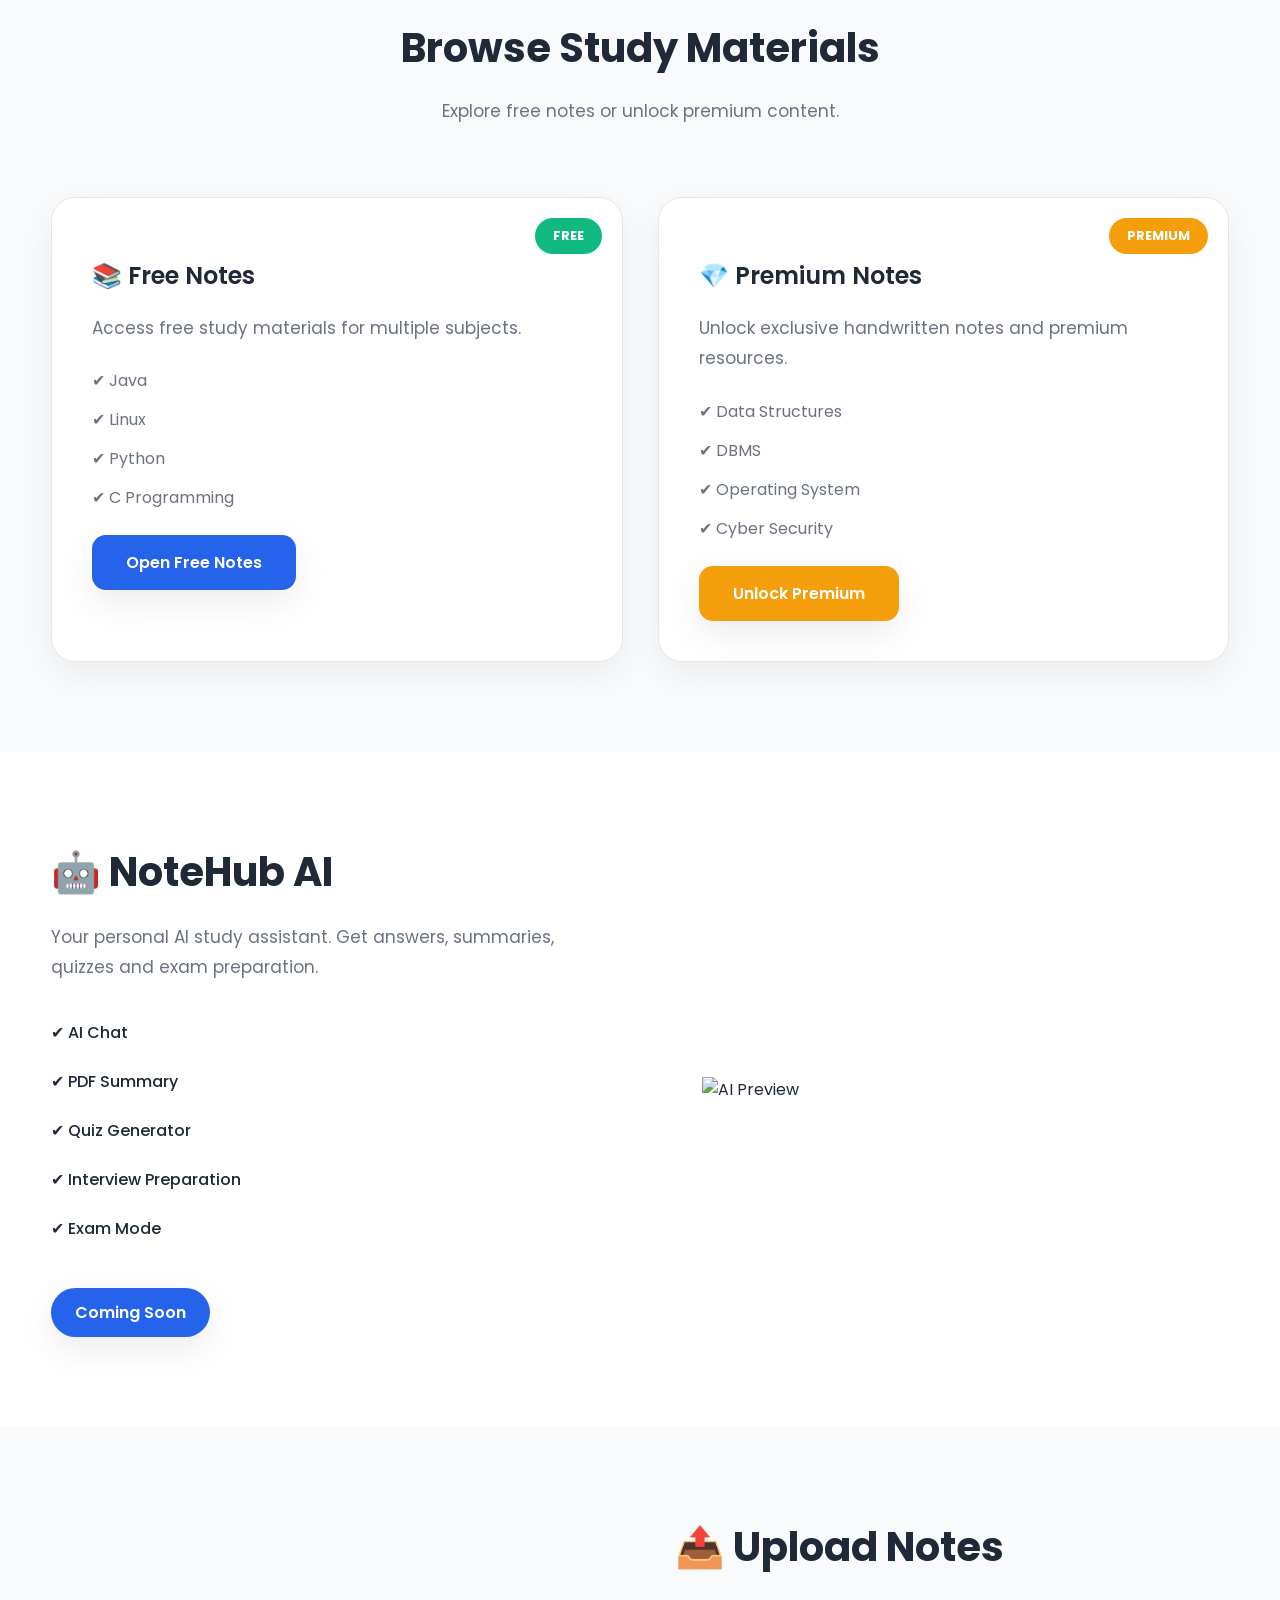
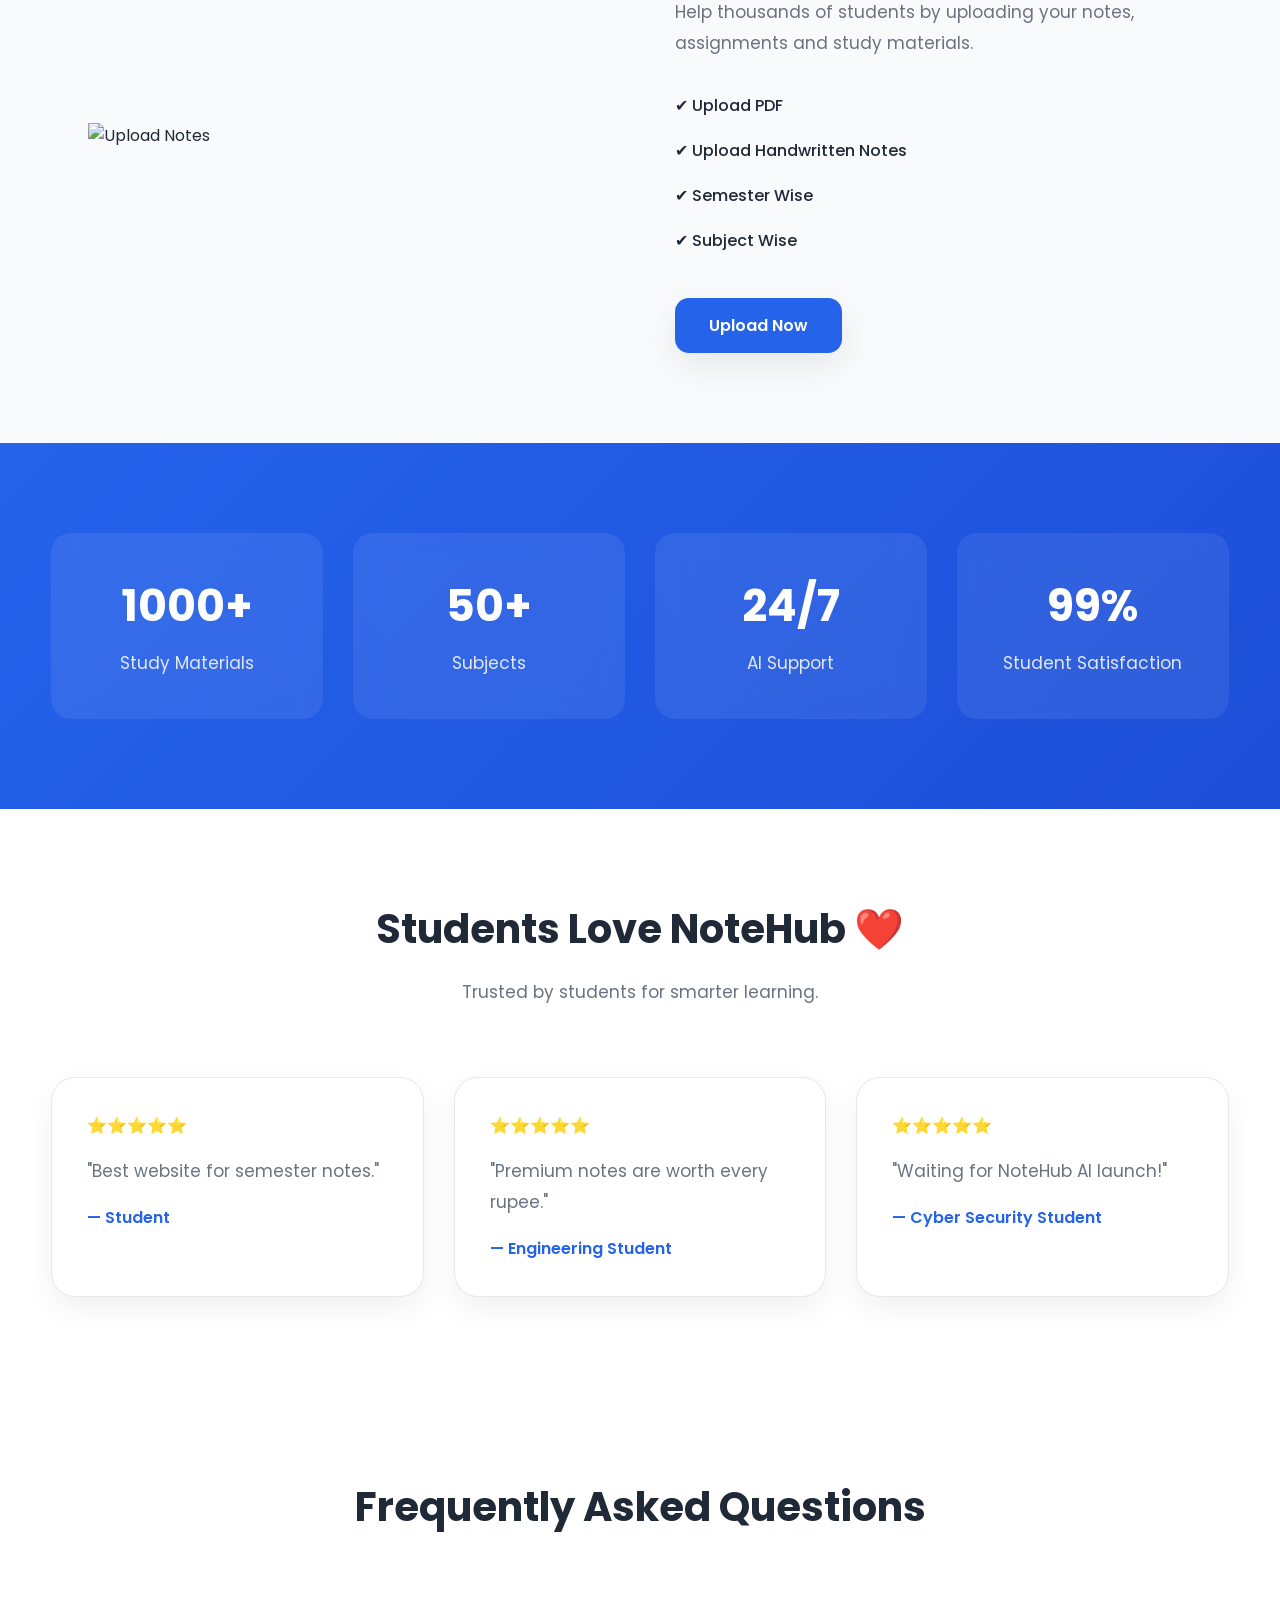
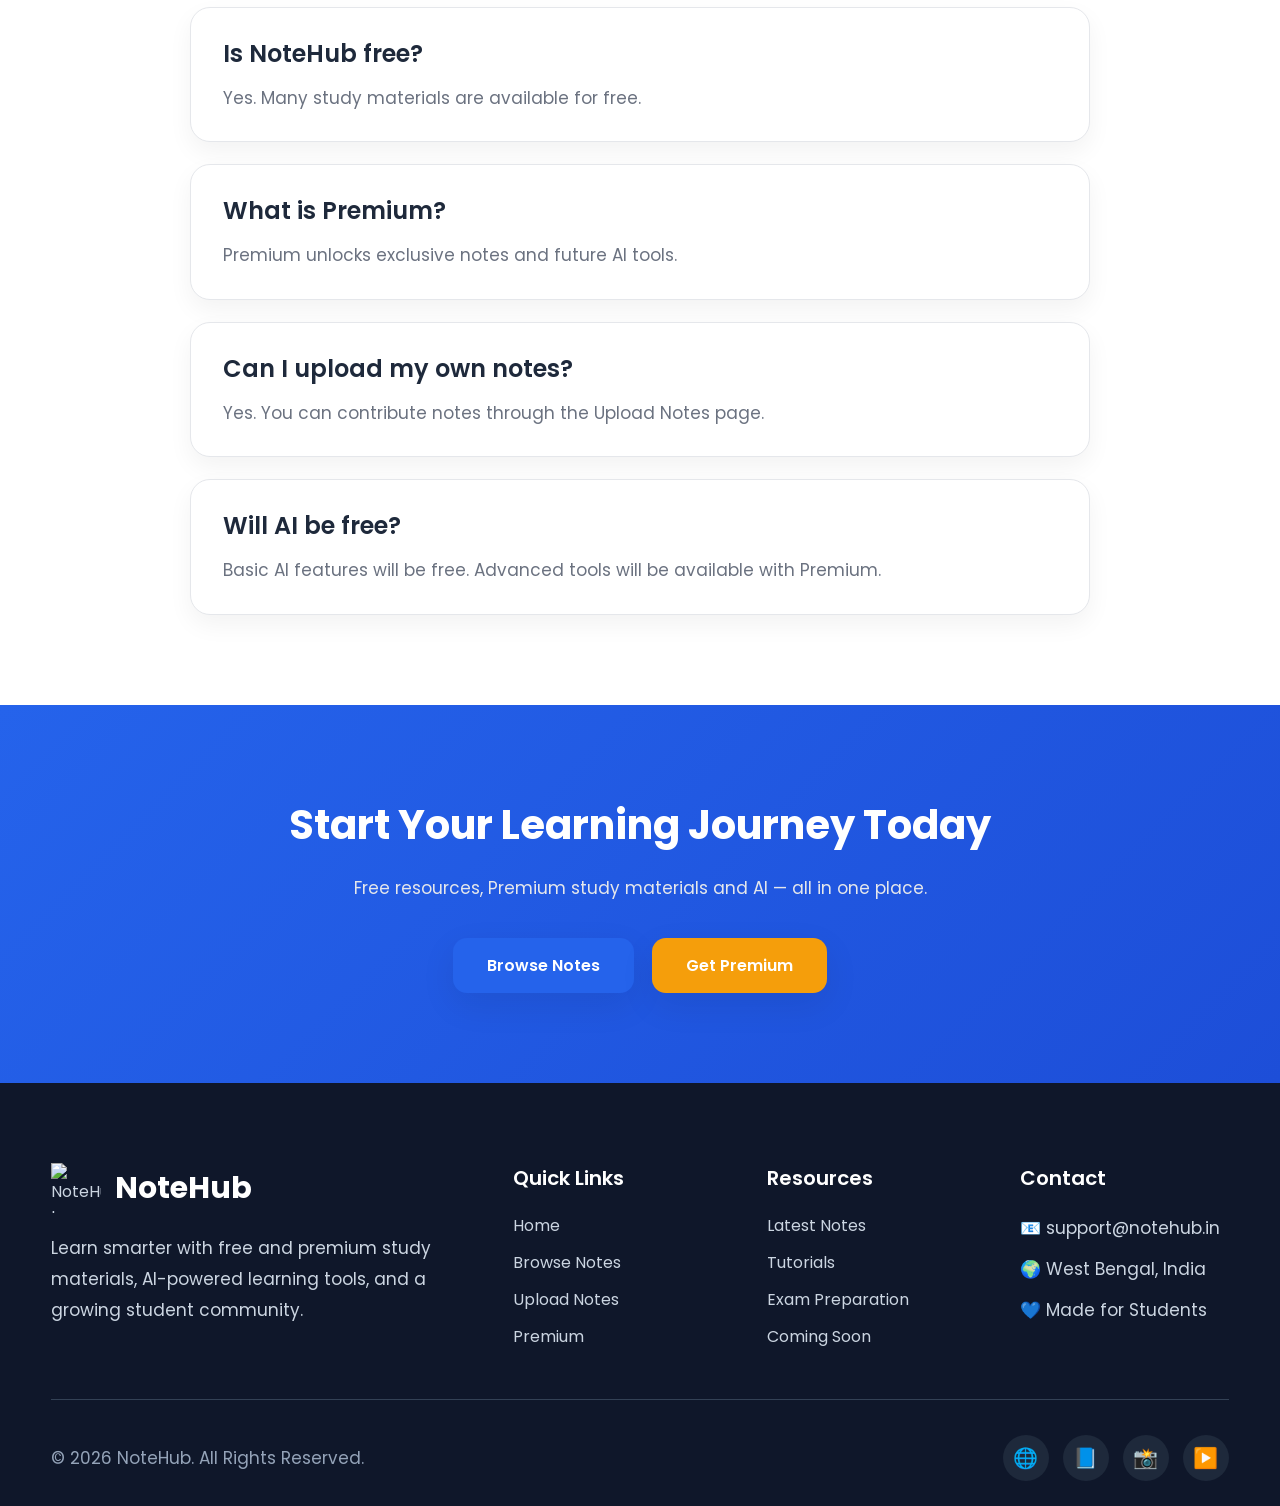
==== commit 36211705: "update" ====
--- a/index.html
+++ b/index.html
@@ -68,11 +68,15 @@
 
 <div class="header-right">
 
-<a href="login.html" class="login-btn">
+<div id="userMenuContainer">
+
+<a href="login.html" class="login-btn" id="loginBtn">
 
 Login
 
 </a>
+
+</div>
 
 <button class="menu-btn" id="menuBtn">
 
@@ -942,7 +946,8 @@
 <!-- ========================= -->
 
 <script src="js/main.js"></script>
-
+<script type="module" src="firebase/guard.js"></script>
+<script type="module" src="js/navbar.js"></script>
 </body>
 
 </html>
--- a/css/style.css
+++ b/css/style.css
@@ -1969,6 +1969,92 @@
 z-index:2;
 
 }
+/* ==========================================
+   USER MENU
+========================================== */
+
+.user-menu{
+    position:relative;
+}
+
+.user-btn{
+    display:flex;
+    align-items:center;
+    gap:10px;
+    background:#fff;
+    border:none;
+    cursor:pointer;
+    font-weight:600;
+    color:#1E293B;
+}
+
+.user-btn img{
+    width:38px;
+    height:38px;
+    border-radius:50%;
+    object-fit:cover;
+    border:2px solid #2563EB;
+}
+
+.user-dropdown{
+
+    position:absolute;
+
+    top:55px;
+
+    right:0;
+
+    width:220px;
+
+    background:#fff;
+
+    border-radius:16px;
+
+    box-shadow:0 12px 35px rgba(0,0,0,.12);
+
+    padding:10px;
+
+    display:none;
+
+    z-index:9999;
+
+}
+
+.user-dropdown.show{
+
+    display:block;
+
+}
+
+.user-dropdown a{
+
+    display:block;
+
+    padding:12px;
+
+    text-decoration:none;
+
+    color:#334155;
+
+    border-radius:10px;
+
+}
+
+.user-dropdown a:hover{
+
+    background:#EFF6FF;
+
+}
+
+.user-dropdown hr{
+
+    margin:8px 0;
+
+    border:none;
+
+    border-top:1px solid #E2E8F0;
+
+}
 /* ===================================================
    END OF STYLE.CSS
 =================================================== */
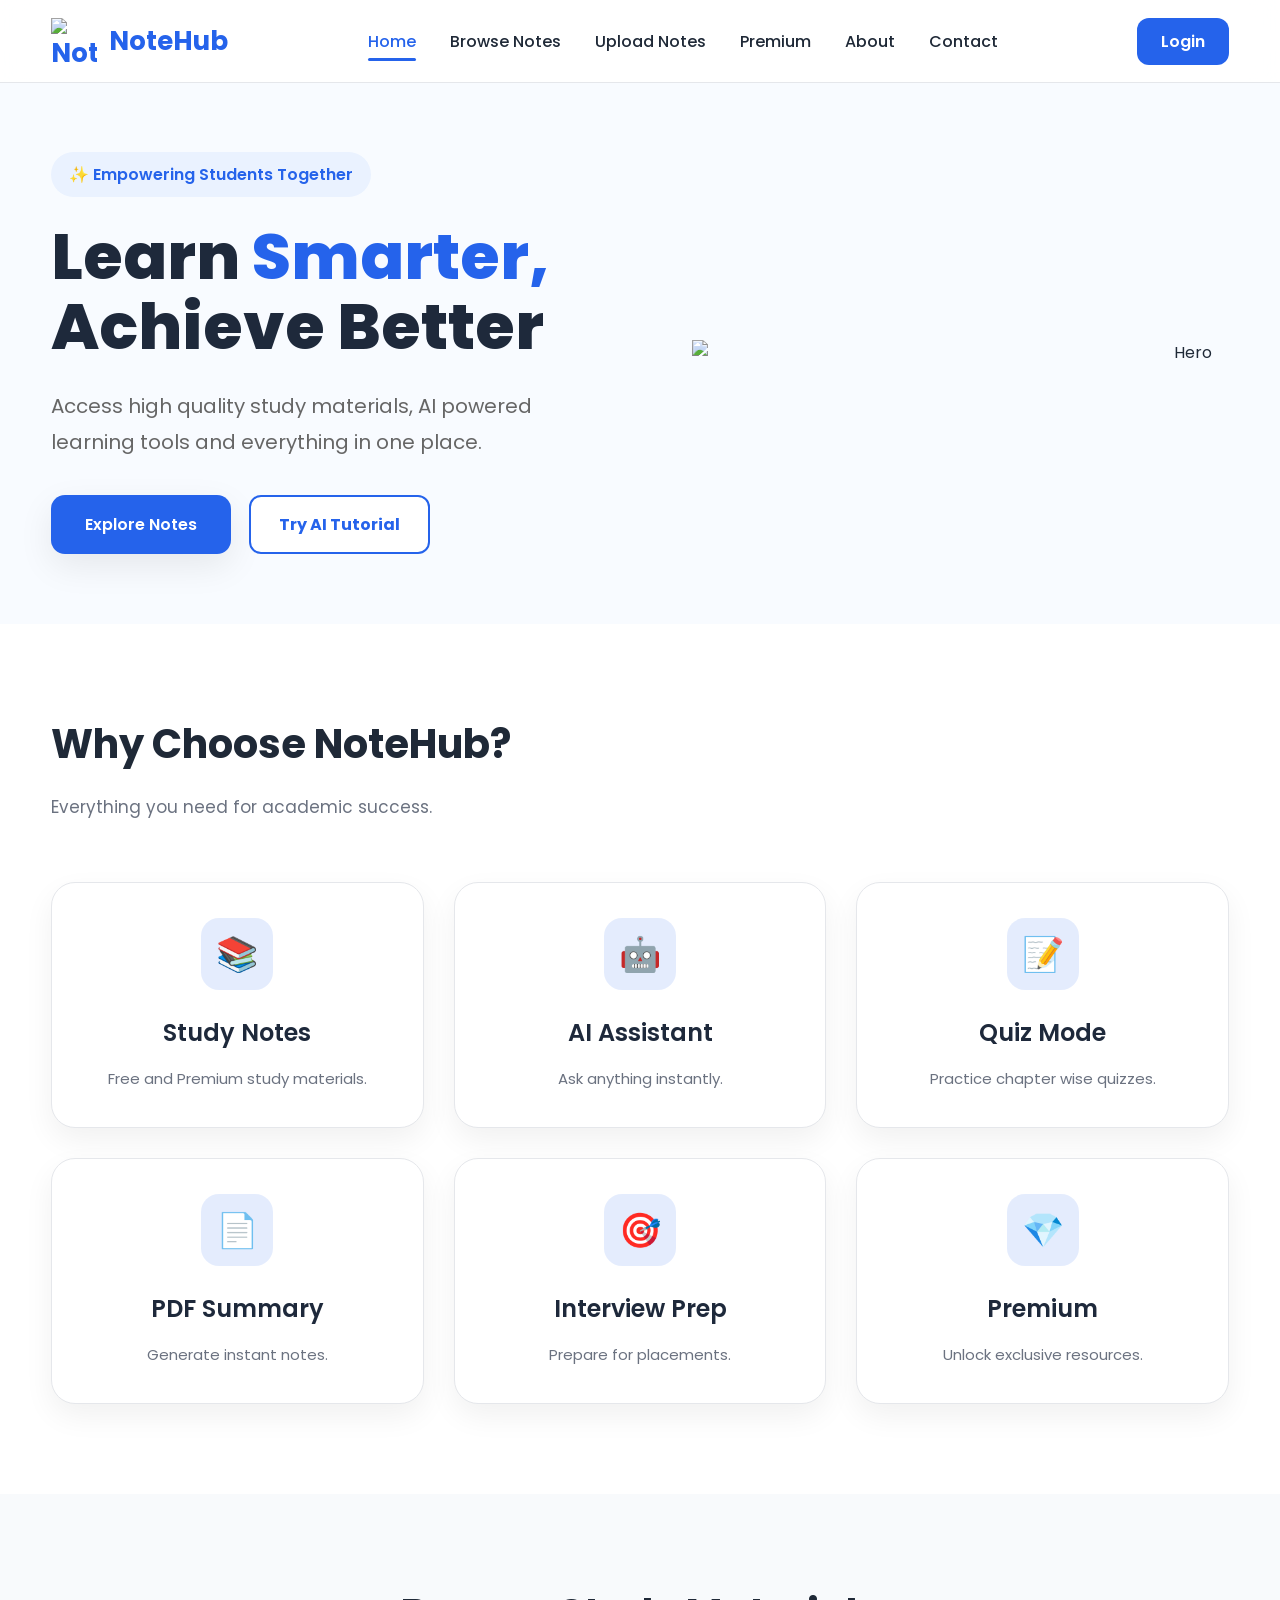
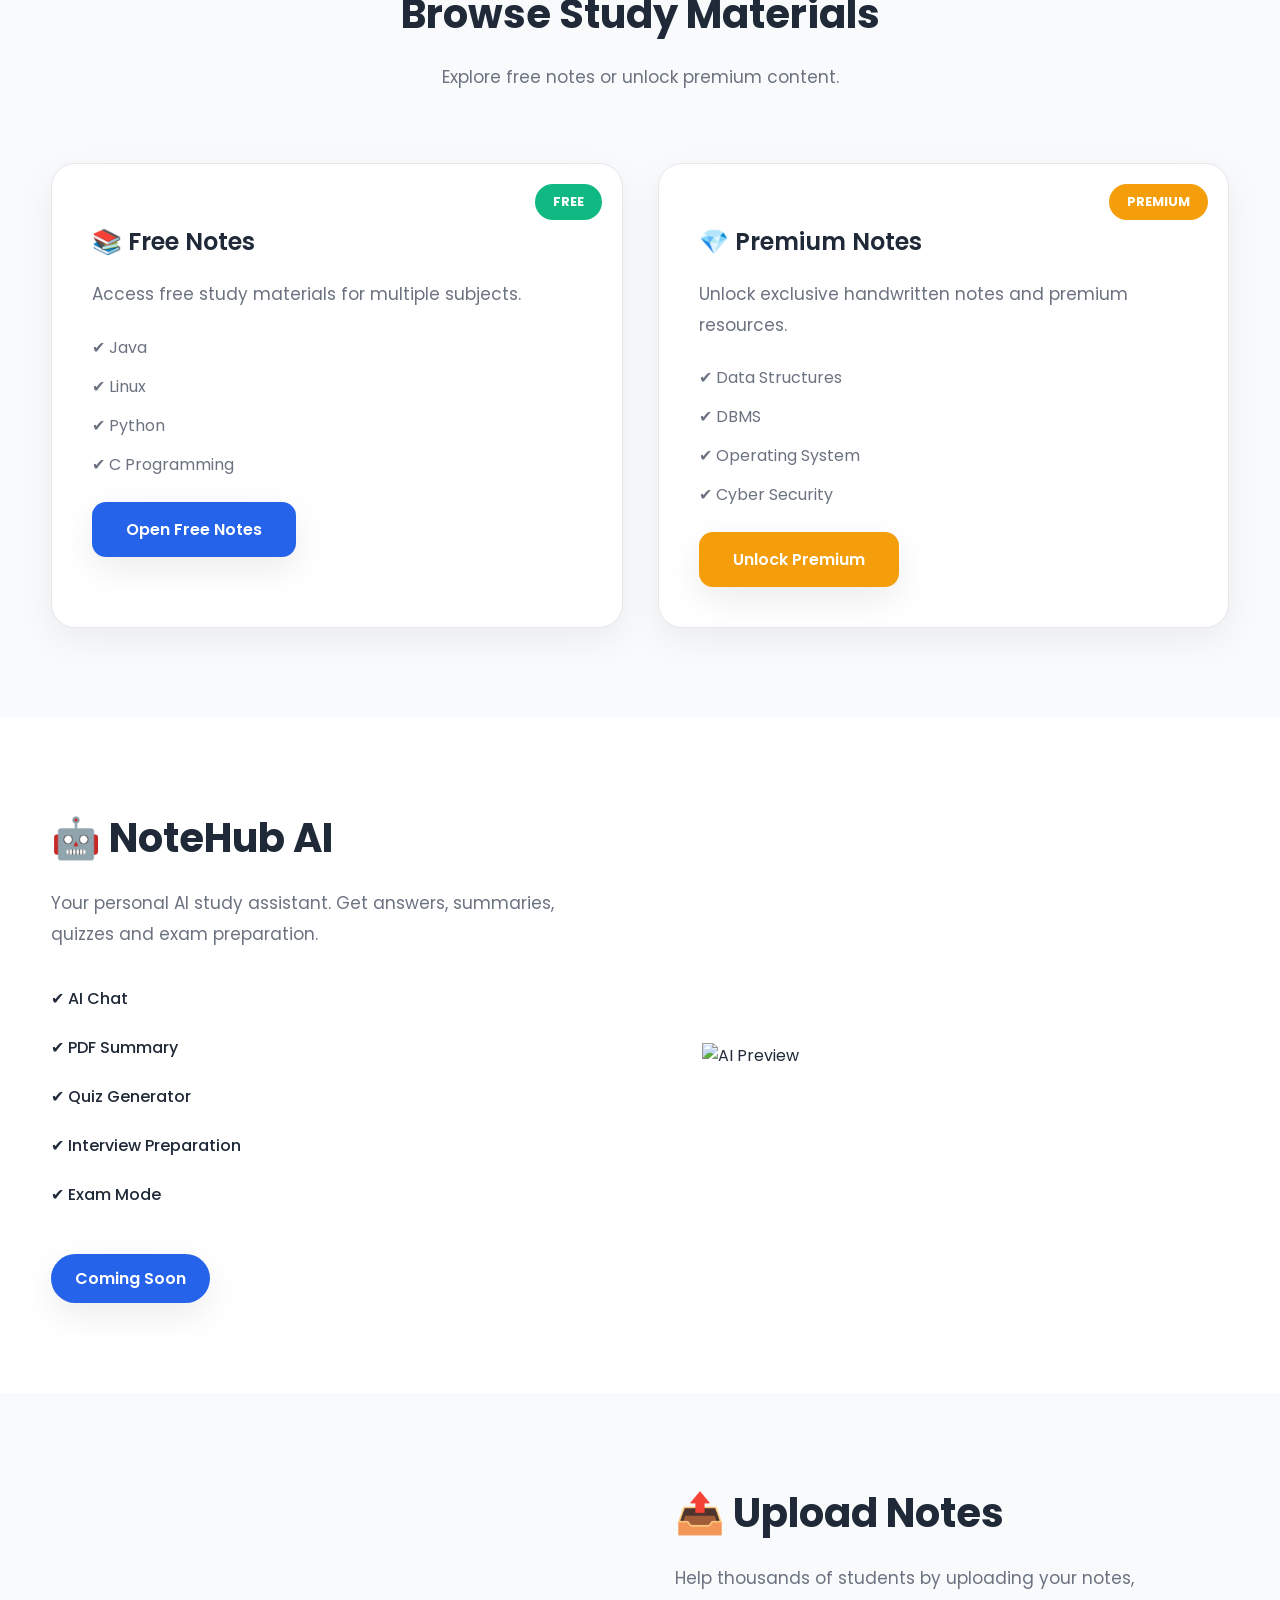
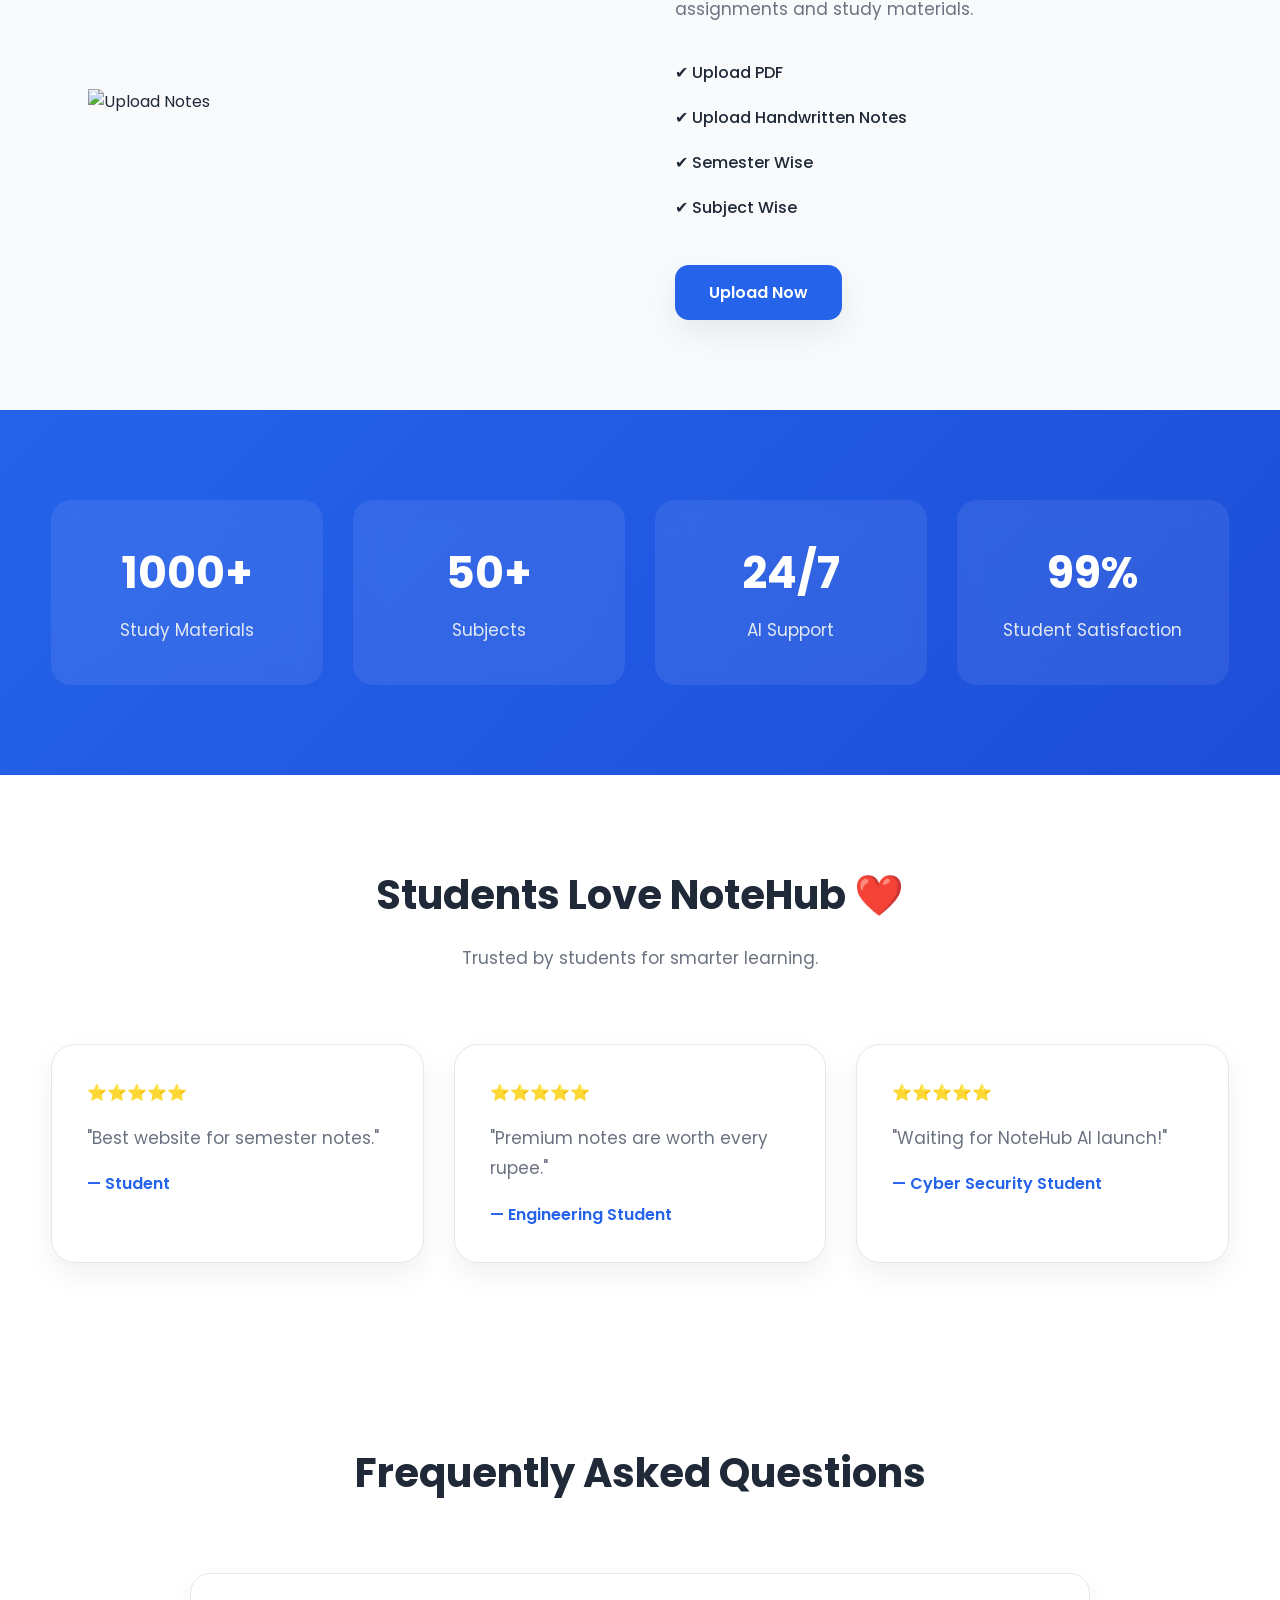
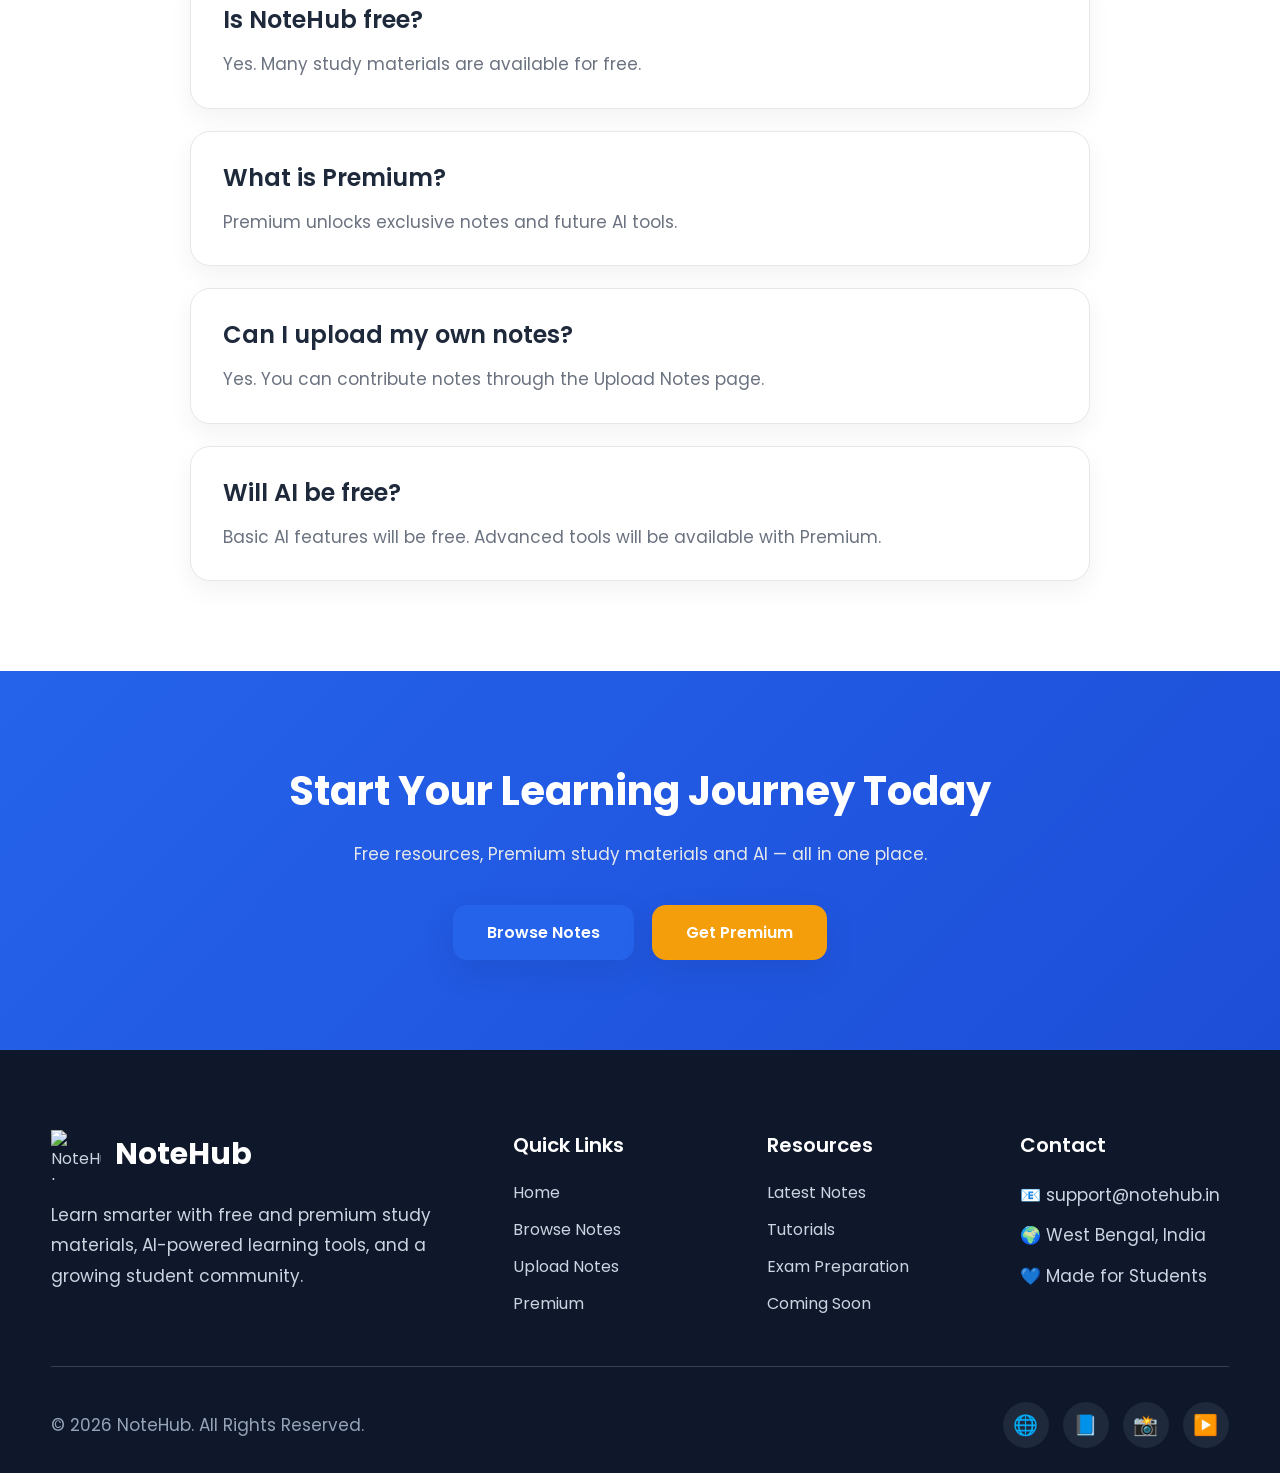
==== commit aec98350: "up" ====
--- a/index.html
+++ b/index.html
@@ -90,67 +90,68 @@
 
 </header>
 
-<!-- ========================= -->
-
-<!-- HERO SECTION -->
-
-<!-- ========================= -->
+<!-- ================= HERO ================= -->
 
 <section class="hero">
 
-<div class="container hero-container">
-
-<div class="hero-left">
-
-<h1>
-
-Learn Smarter with
-
-<span>NoteHub</span>
-
-</h1>
-
-<p>
-
-Free Notes.
-
-Premium Notes.
-
-AI Study Assistant.
-
-Exam Preparation.
-
-Everything in one place.
-
-</p>
-
-<div class="hero-tags">
-
-<span>📚 Free Notes</span>
-
-<span>💎 Premium</span>
-
-<span>🤖 AI</span>
-
-<span>📝 Quiz</span>
-
-<span>📄 PDF Summary</span>
-
-</div>
-
-</div>
-
-<div class="hero-right">
-
-<img
-
-src="assets/images/hero.png"
-
-alt="NoteHub Hero">
-
-</div>
-
-</div>
+    <div class="container hero-container">
+
+        <div class="hero-left">
+
+            <span class="hero-badge">
+                ✨ Empowering Students Together
+            </span>
+
+            <h1>
+
+                Learn
+
+                <span>Smarter,</span>
+
+                <br>
+
+                Achieve Better
+
+            </h1>
+
+            <p>
+
+                Access high quality study materials,
+
+                AI powered learning tools and everything
+
+                in one place.
+
+            </p>
+
+            <div class="hero-buttons">
+
+                <a href="browse.html" class="primary-btn">
+
+                    Explore Notes
+
+                </a>
+
+                <a href="#" class="secondary-btn">
+
+                    Try AI Tutorial
+
+                </a>
+
+            </div>
+
+        </div>
+
+        <div class="hero-right">
+
+            <img
+            src="assets/images/hero.webp"
+            class="hero-image"
+            alt="Hero">
+
+        </div>
+
+    </div>
 
 </section>
 
--- a/css/style.css
+++ b/css/style.css
@@ -2055,6 +2055,137 @@
     border-top:1px solid #E2E8F0;
 
 }
+/* ===========================
+HERO
+=========================== */
+
+.hero{
+
+padding:70px 0;
+
+background:#f8fbff;
+
+}
+
+.hero-container{
+
+display:flex;
+
+align-items:center;
+
+justify-content:space-between;
+
+gap:70px;
+
+}
+
+.hero-left{
+
+flex:1;
+
+}
+
+.hero-right{
+
+flex:1;
+
+text-align:right;
+
+}
+
+.hero-image{
+
+width:100%;
+
+max-width:620px;
+
+}
+
+.hero-badge{
+
+display:inline-block;
+
+padding:10px 18px;
+
+background:#eaf2ff;
+
+border-radius:50px;
+
+color:#2563eb;
+
+font-weight:600;
+
+margin-bottom:25px;
+
+}
+
+.hero h1{
+
+font-size:64px;
+
+font-weight:800;
+
+line-height:1.1;
+
+margin-bottom:25px;
+
+}
+
+.hero h1 span{
+
+color:#2563eb;
+
+}
+
+.hero p{
+
+font-size:20px;
+
+color:#666;
+
+line-height:1.8;
+
+margin-bottom:35px;
+
+max-width:550px;
+
+}
+
+.hero-buttons{
+
+display:flex;
+
+gap:18px;
+
+}
+
+.secondary-btn{
+
+padding:15px 28px;
+
+background:#fff;
+
+border:2px solid #2563eb;
+
+border-radius:12px;
+
+color:#2563eb;
+
+font-weight:700;
+
+text-decoration:none;
+
+transition:.3s;
+
+}
+
+.secondary-btn:hover{
+
+background:#2563eb;
+
+color:#fff;
+
+}
 /* ===================================================
    END OF STYLE.CSS
 =================================================== */
--- a/css/responsive.css
+++ b/css/responsive.css
@@ -503,6 +503,51 @@
 }
 
 }
+@media(max-width:992px){
+
+.hero-container{
+
+flex-direction:column;
+
+text-align:center;
+
+}
+
+.hero-buttons{
+
+justify-content:center;
+
+flex-wrap:wrap;
+
+}
+
+.hero h1{
+
+font-size:45px;
+
+}
+
+.hero p{
+
+margin:auto;
+
+margin-bottom:30px;
+
+}
+
+.hero-right{
+
+text-align:center;
+
+}
+
+.hero-image{
+
+max-width:420px;
+
+}
+
+}
 
 /* ==========================================
    END OF RESPONSIVE.CSS
